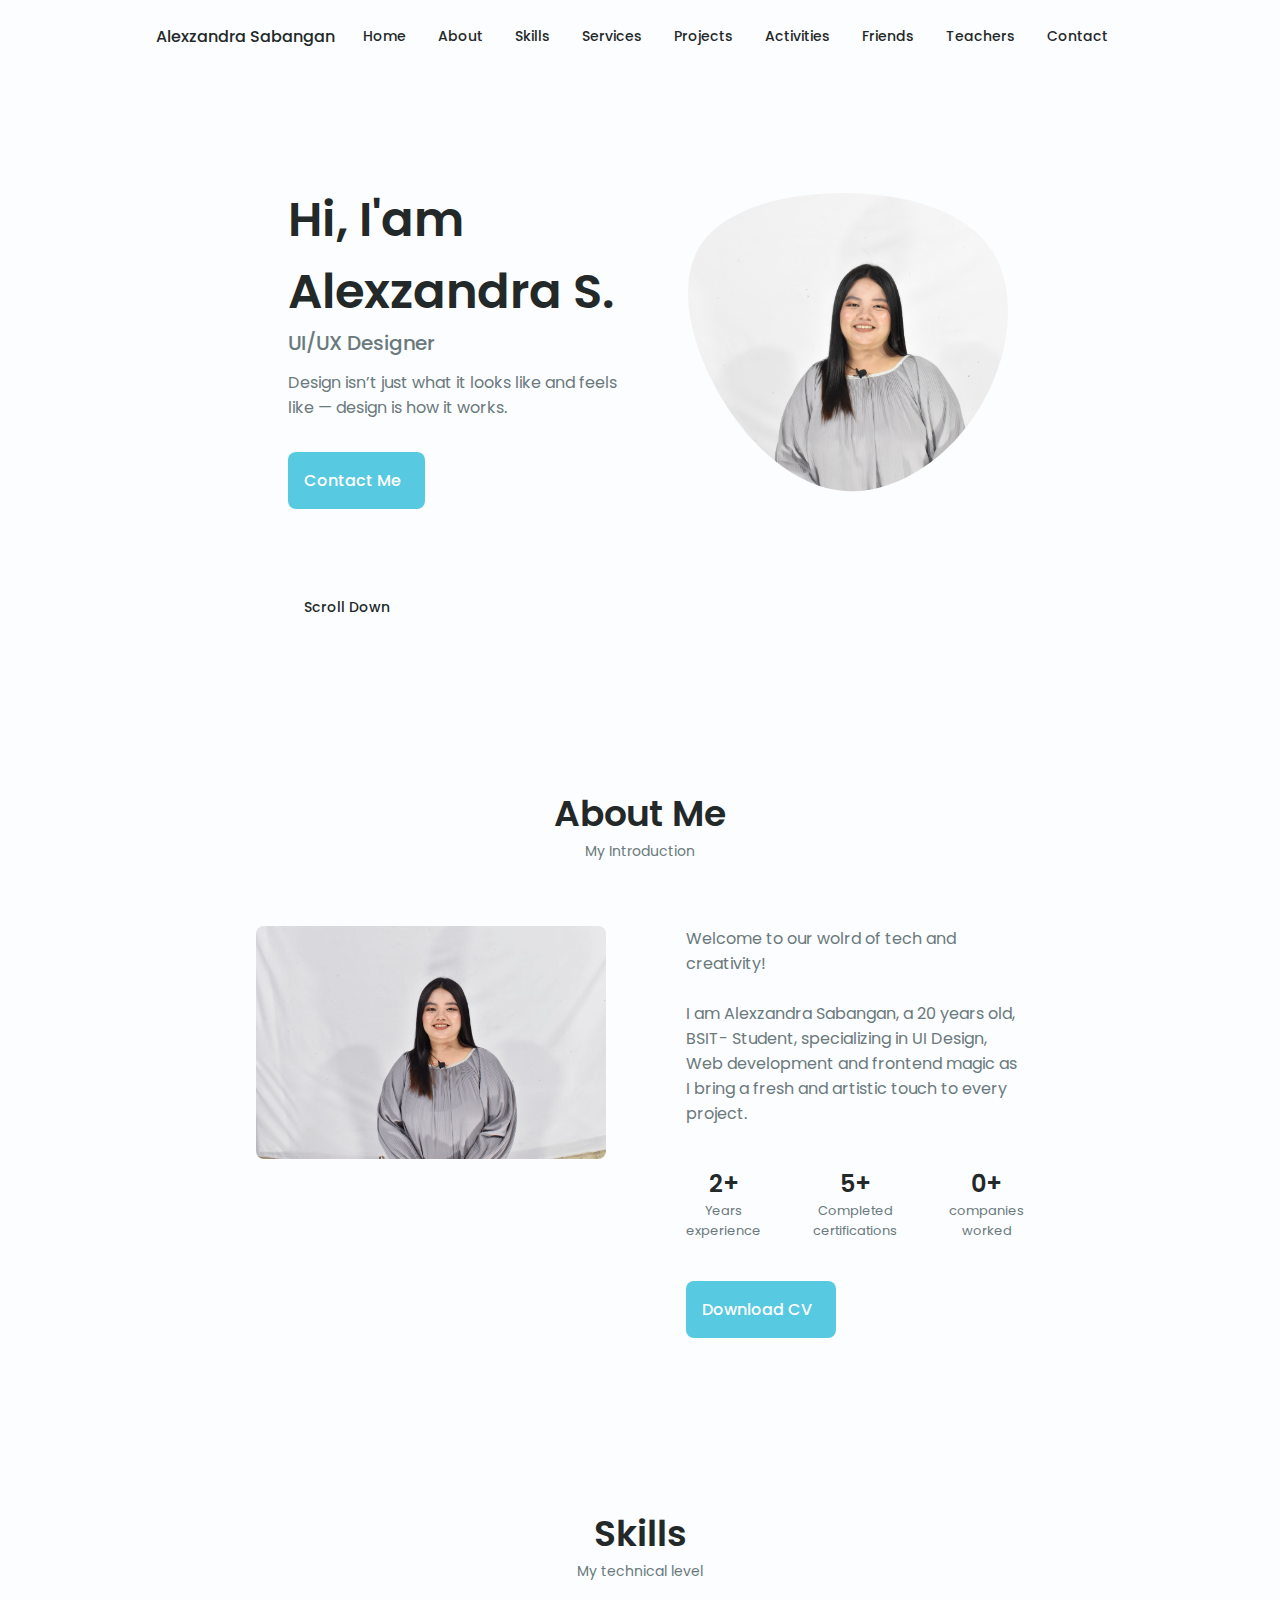
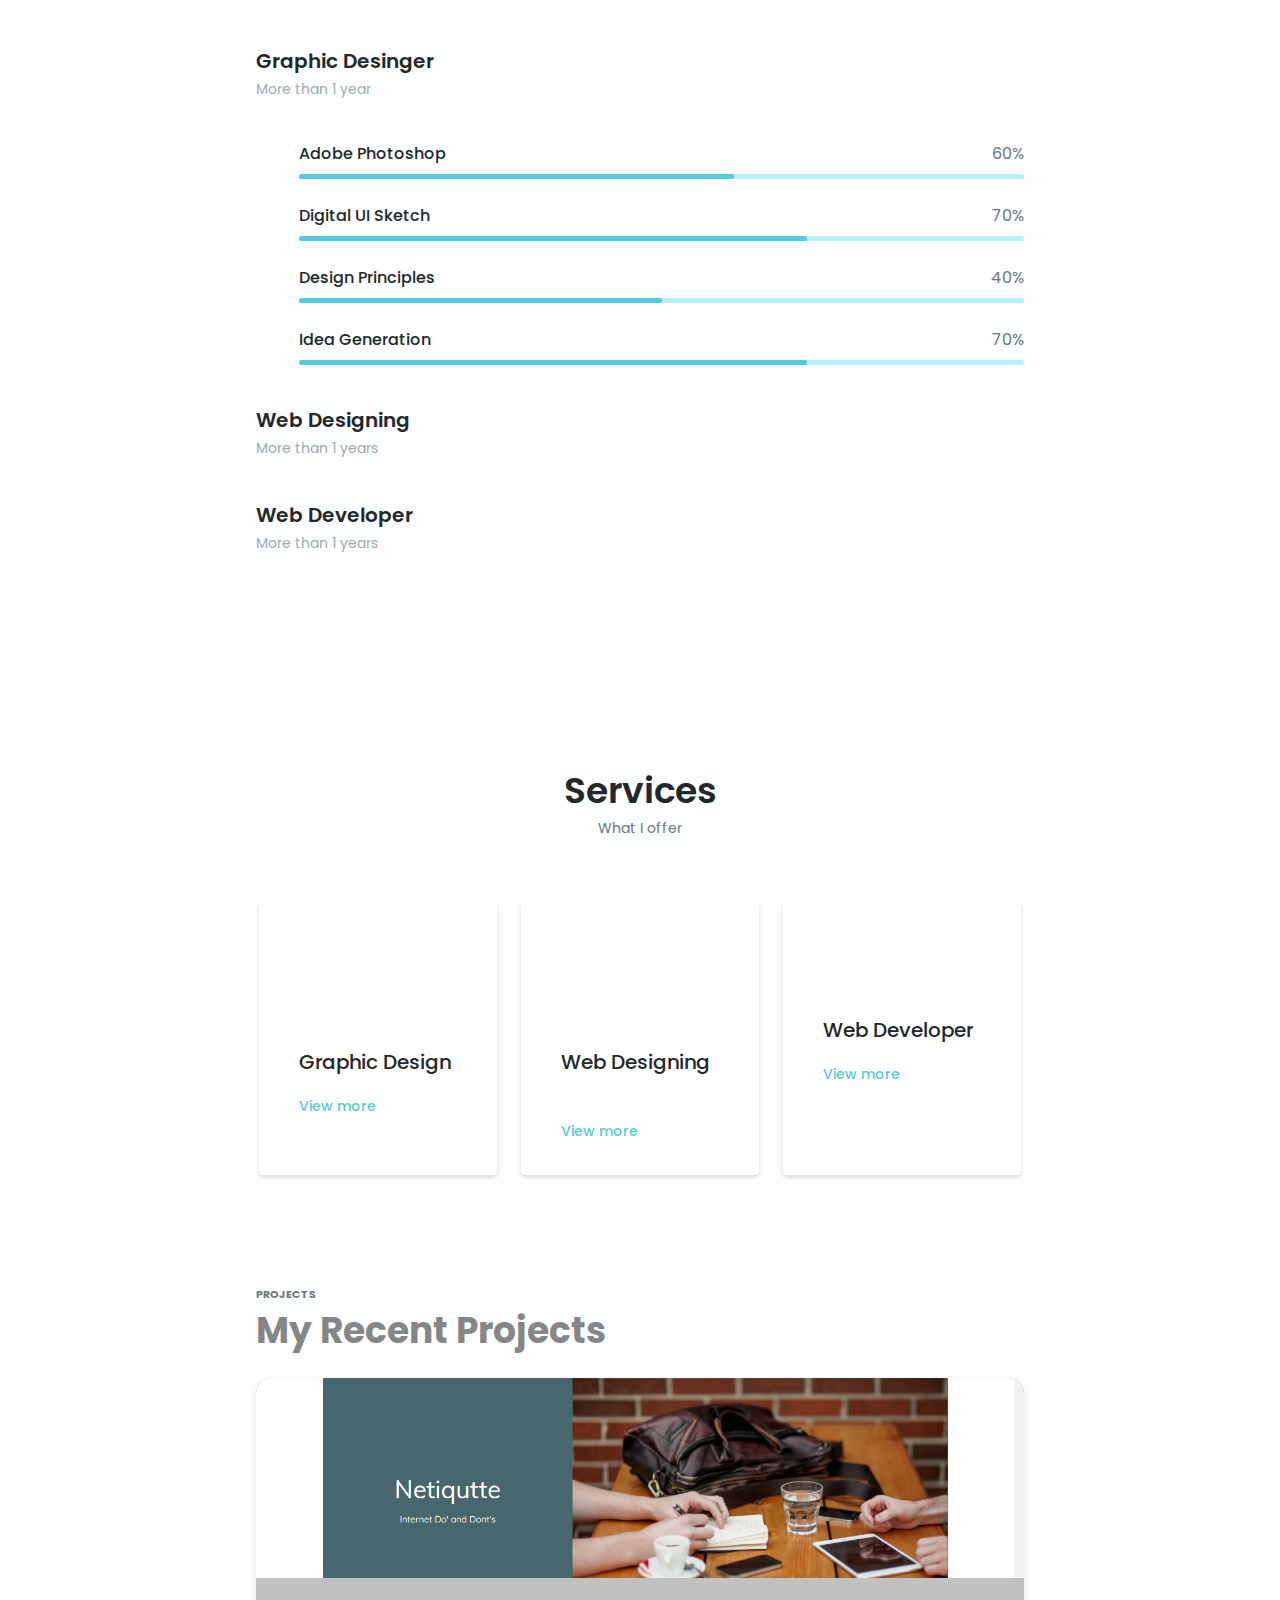
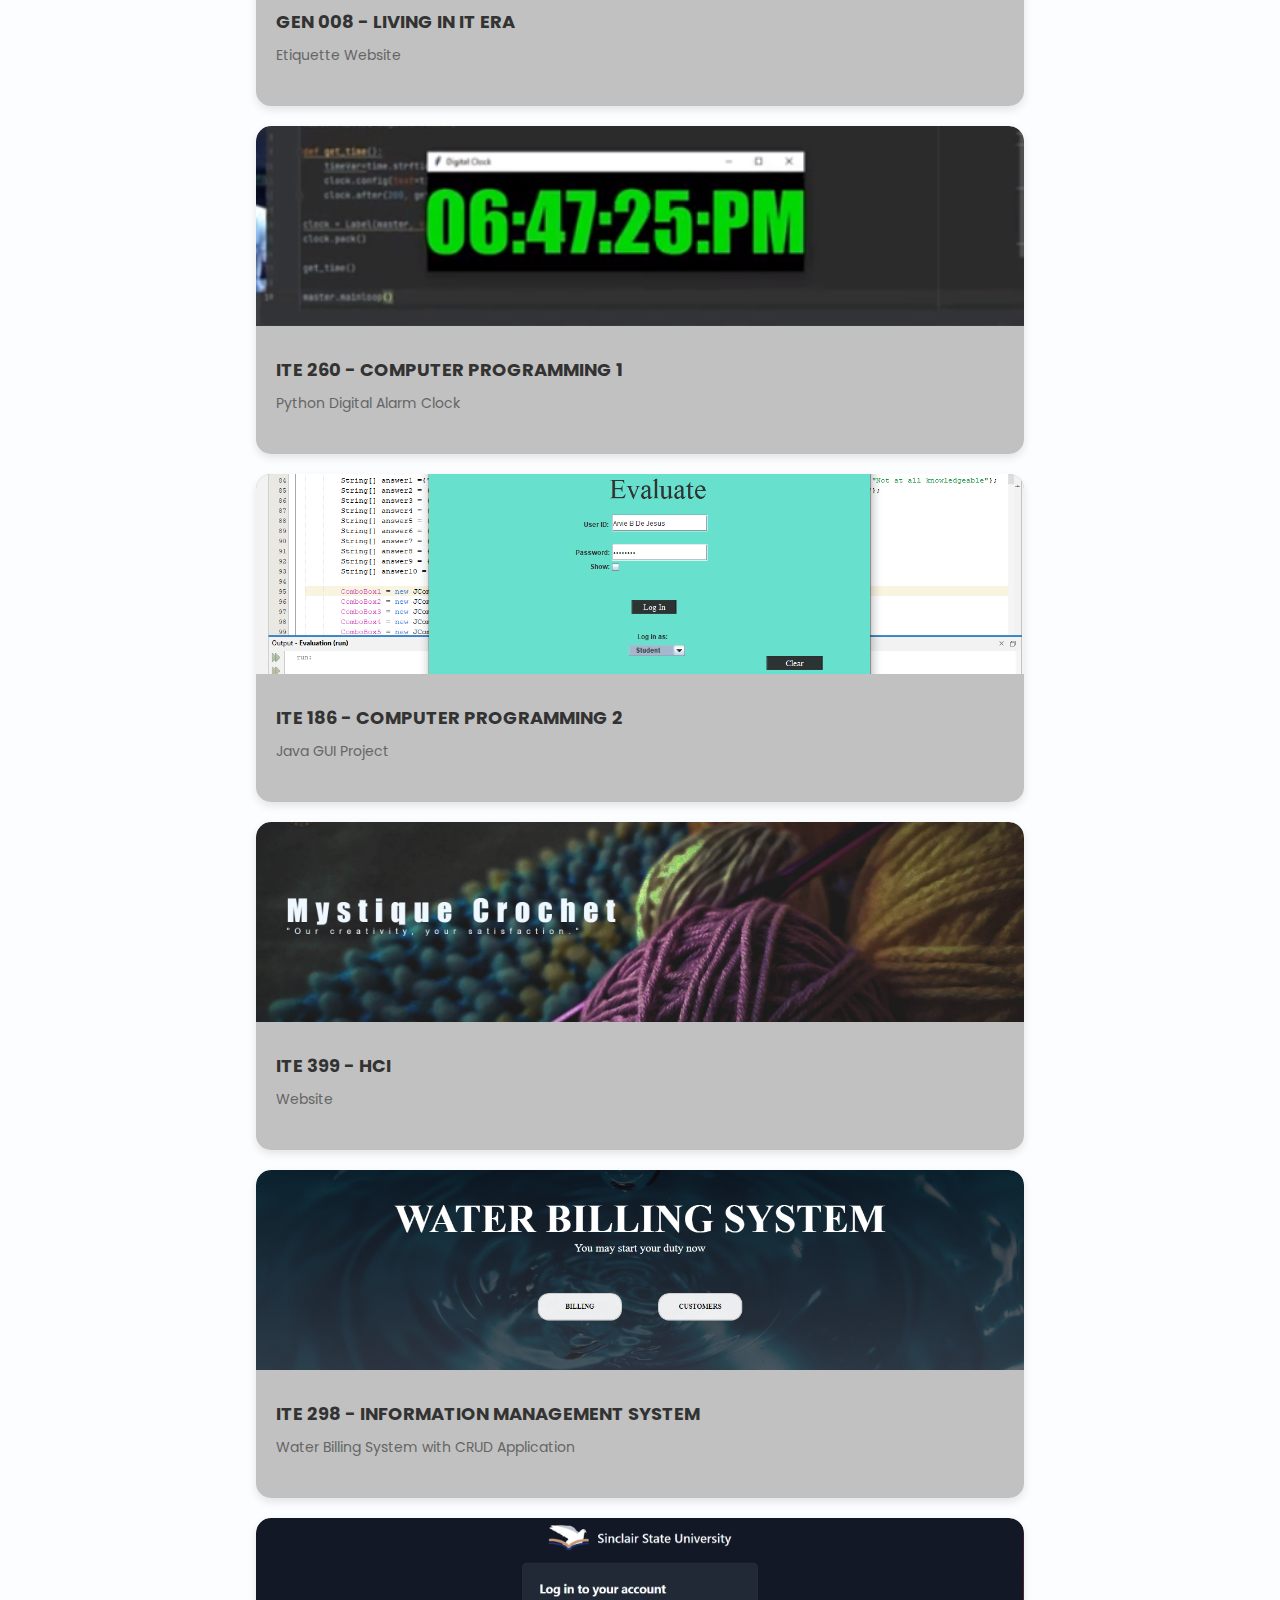
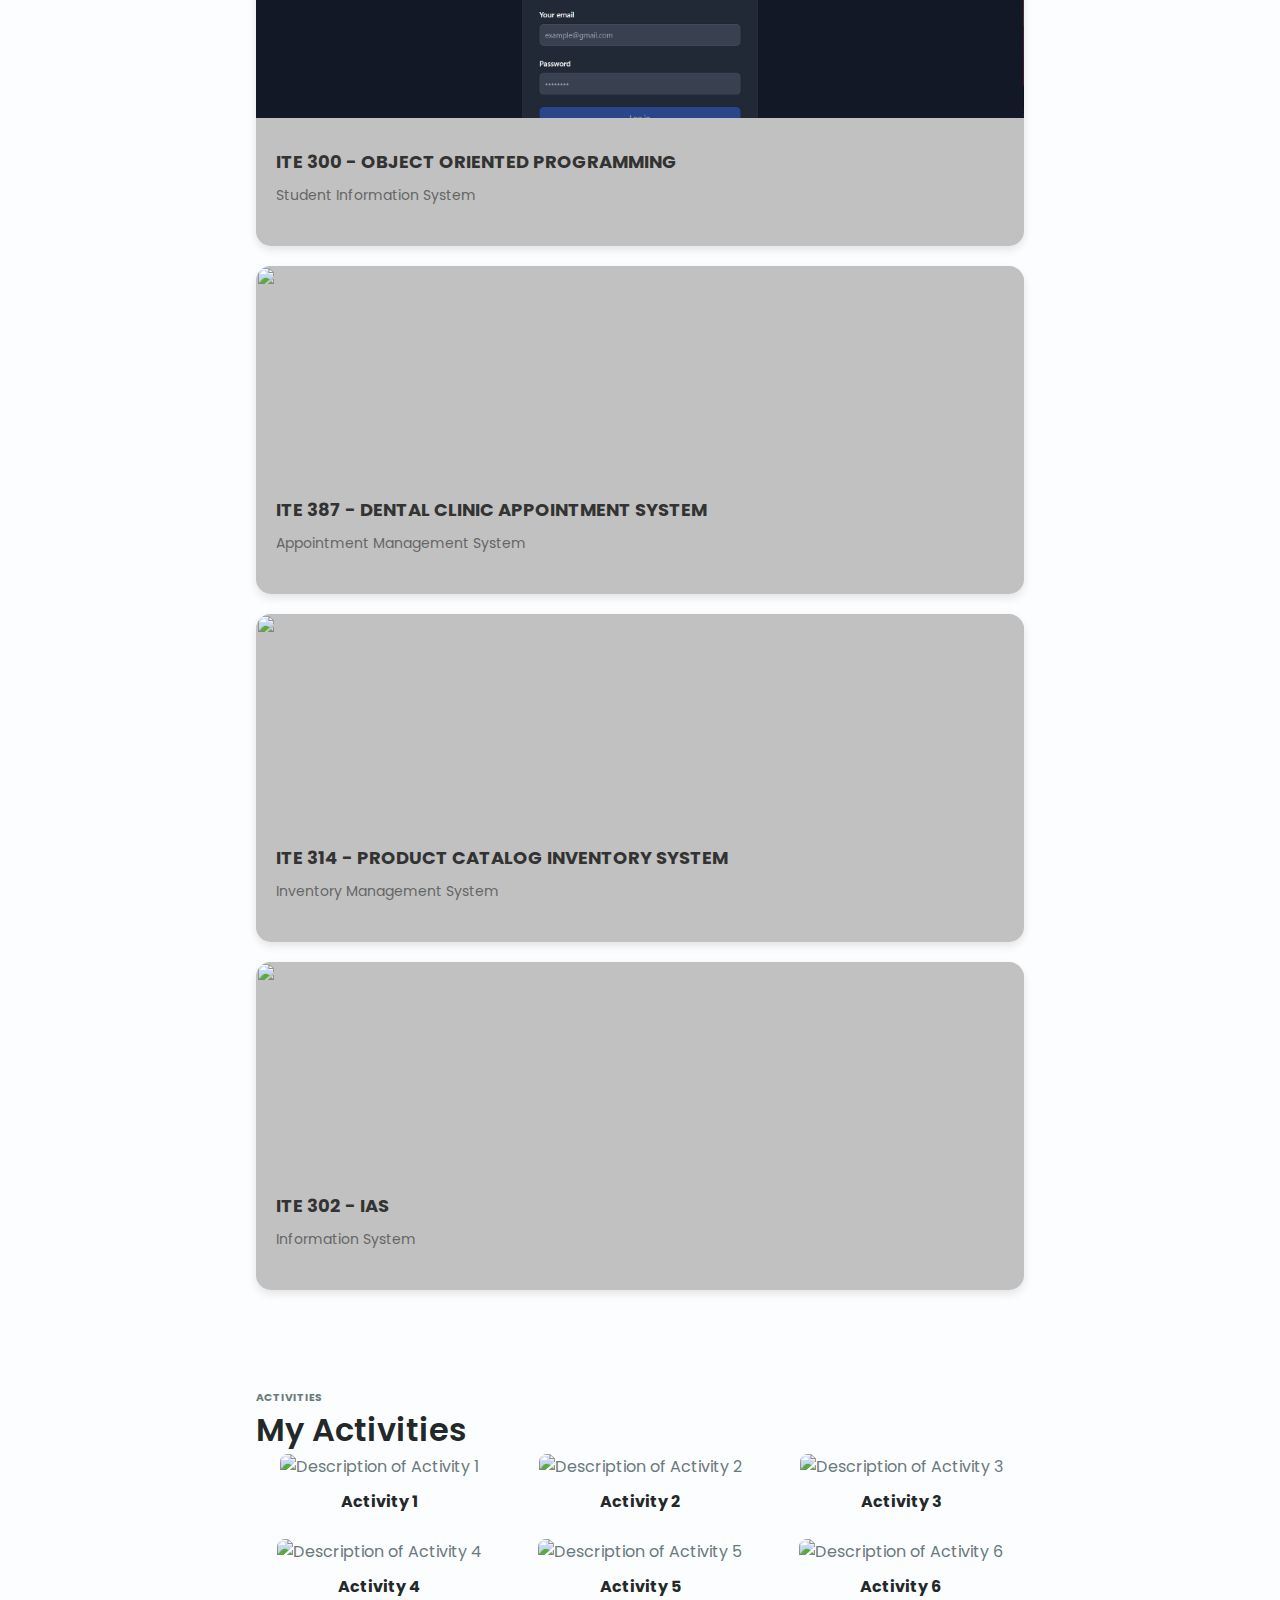
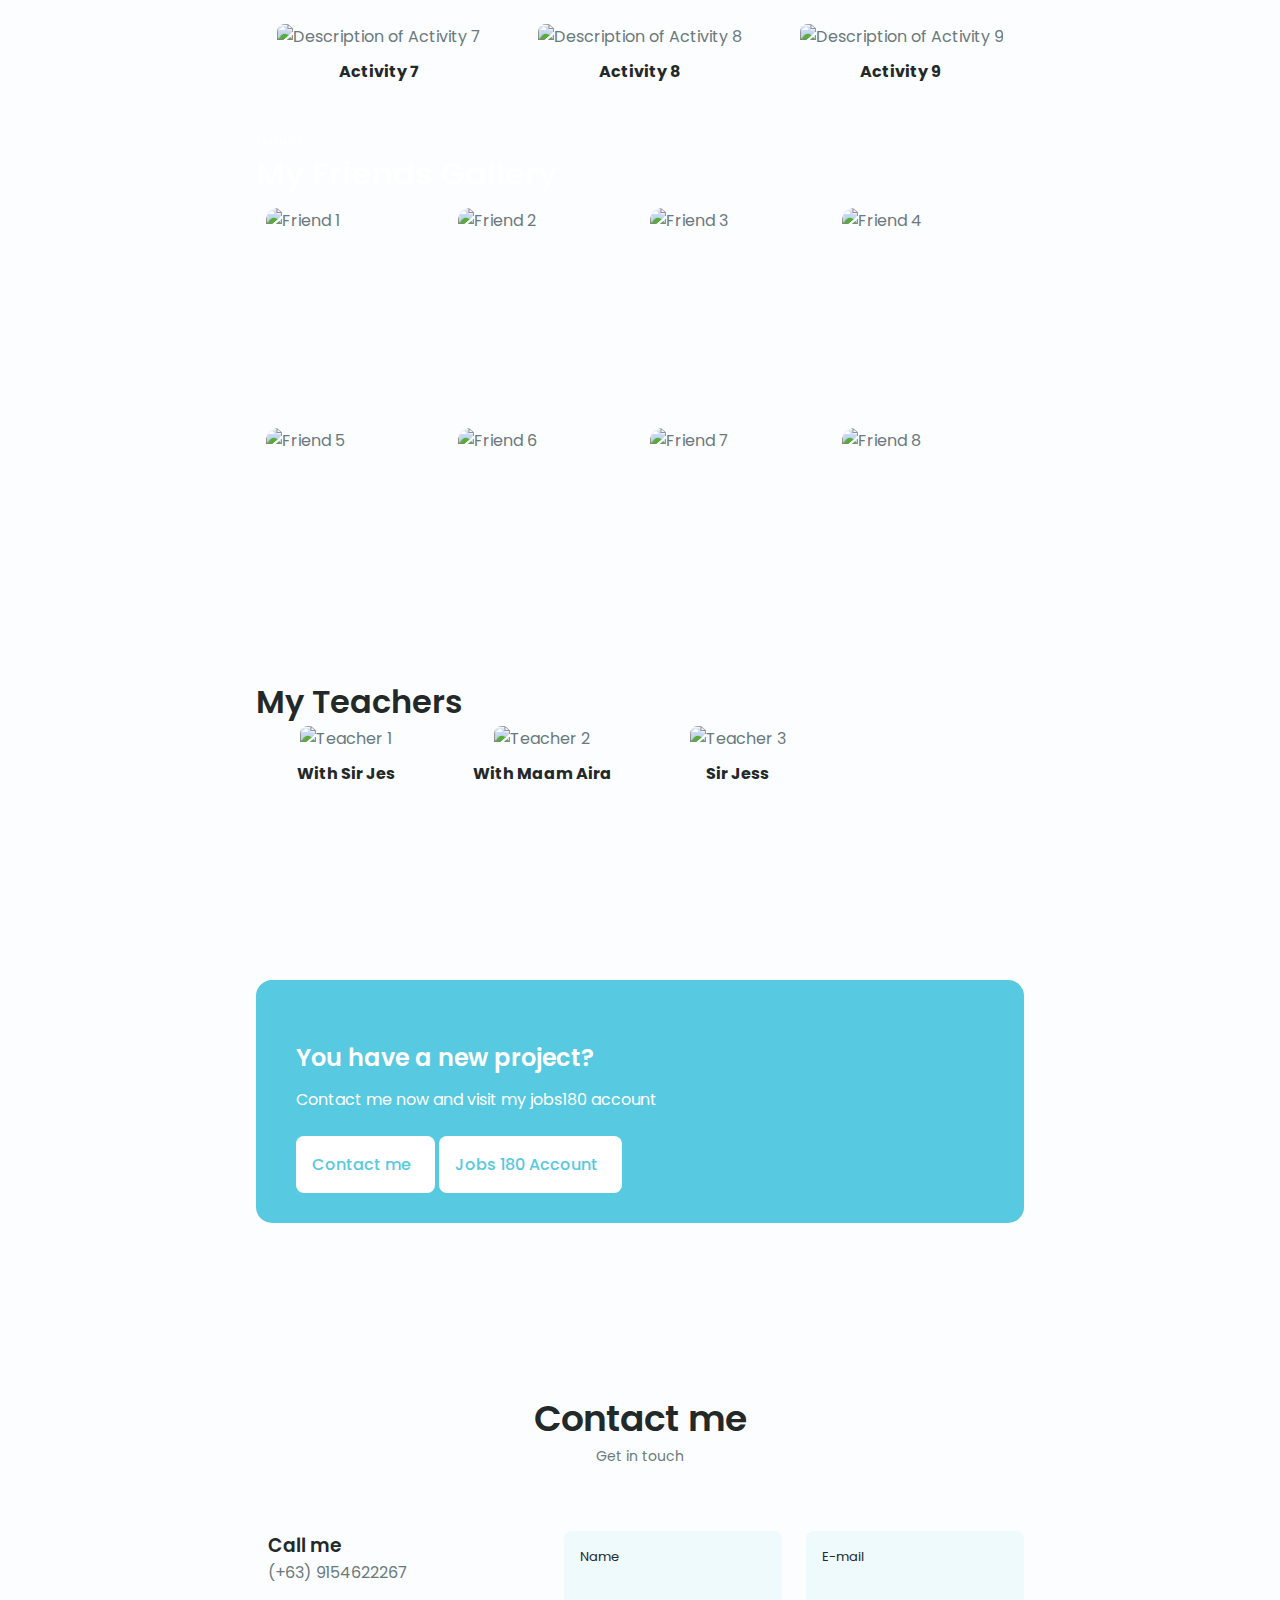
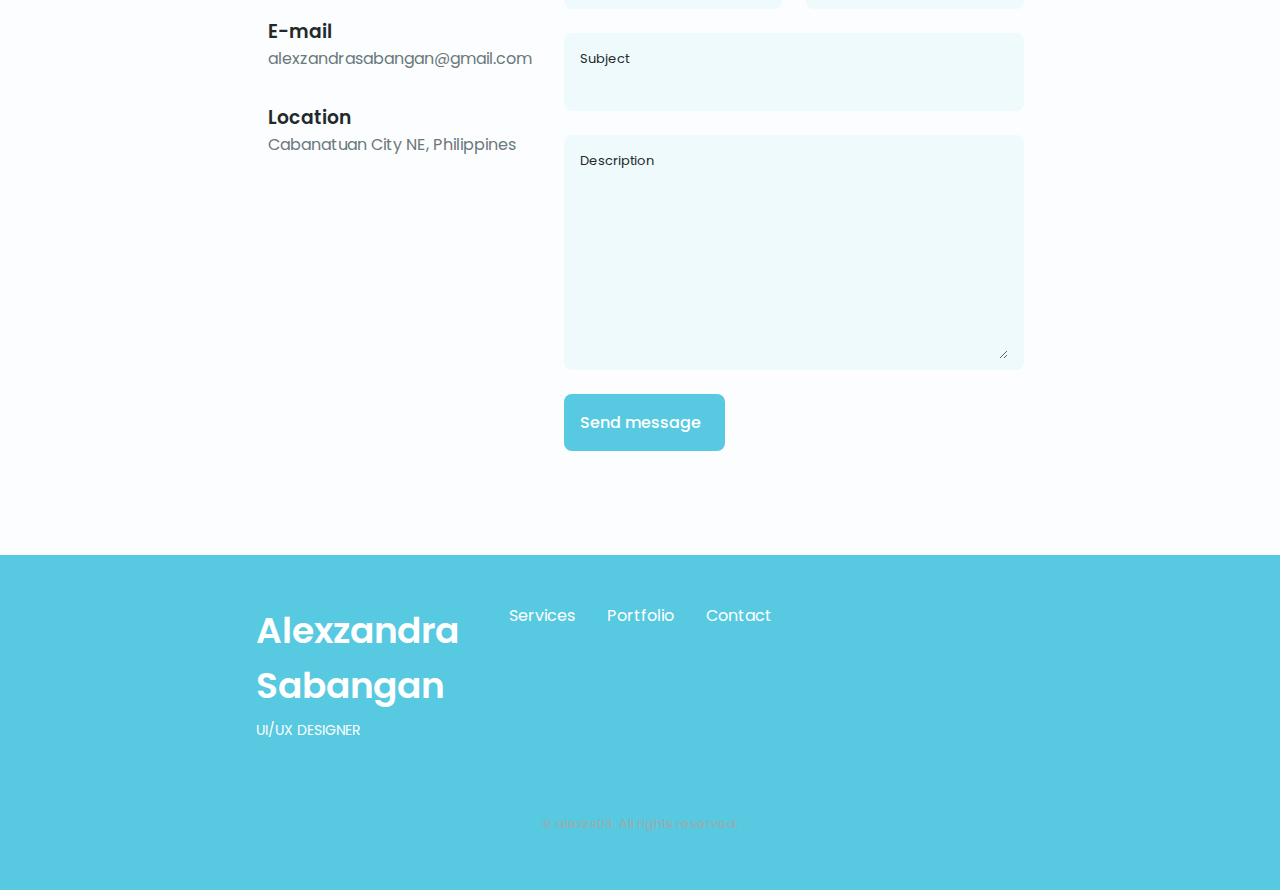
==== index.html @ 428211fa "Add files via upload" ====
<!DOCTYPE html>
    <html lang="en">
    <head>
        <meta charset="UTF-8">
        <meta name="viewport" content="width=device-width, initial-scale=1.0">

        <!--==================== UNICONS ====================-->
        <link rel="stylesheet" href="https://unicons.iconscout.com/release/v4.0.0/css/line.css">
        
        <!--==================== SWIPER CSS ====================-->
        <link rel="stylesheet" href="./packages/css/swiper-bundle.min.css">
        
        <!--==================== CSS ====================-->
        <link rel="stylesheet" href="./packages/css/styles.css">

        <title>Alexzandra</title>
    </head>
    <body>
        <!--==================== HEADER ====================-->
        <header class="header" id="header">
            <nav class="nav container">
                <a href="#" class="nav__logo">Alexzandra Sabangan</a>
                <div class="nav__menu" id="nav-menu">
                    <ul class="nav__list grid">
                        <li class="nav__item">
                            <a href="#home" class="nav__link">
                                <i class="uil uil-estate nav__icon"></i>Home
                            </a>
                        </li>
                        <li class="nav__item">
                            <a href="#about" class="nav__link">
                                <i class="uil uil-user nav__icon"></i>About
                            </a>
                        </li>
                        <li class="nav__item">
                            <a href="#skills" class="nav__link">
                                <i class="uil uil-file-alt nav__icon"></i>Skills
                            </a>
                        </li>
                        <li class="nav__item">
                            <a href="#services" class="nav__link">
                                <i class="uil uil-briefcase-alt nav__icon"></i>Services
                            </a>
                        </li>
                        <li class="nav__item">
                            <a href="#work" class="nav__link">
                                <i class="uil uil-scenery nav__icon"></i>Projects
                            </a>
                        </li>
                        <li class="nav__item">
                            <a href="#activities" class="nav__link"> <!-- Added Activities link -->
                                <i class="uil uil-list nav__icon"></i>Activities
                            </a>
                        </li>
                        <li class="nav__item">
                            <a href="#friends-gallery" class="nav__link"> <!-- Added Friends link -->
                                <i class="uil uil-users nav__icon"></i>Friends
                            </a>
                        </li>
                        <li class="nav__item">
                            <a href="#teachers" class="nav__link"> <!-- Added Teachers link -->
                                <i class="uil uil-user nav__icon"></i>Teachers
                            </a>
                        </li>
                        <li class="nav__item">
                            <a href="#contact" class="nav__link">
                                <i class="uil uil-message nav__icon"></i>Contact
                            </a>
                        </li>
                    </ul>
                    <i class="uil uil-times nav__close" id="nav-close"></i>
                </div>
                <div class="nav__btns">
                    <!-- Theme change button -->
                    <i class="uil uil-moon change-theme" id="theme-button"></i>
        
                    <div class="nav__toggle" id="nav-toggle">
                        <i class="uil uil-apps"></i>
                    </div>
                </div>
            </nav>
        </header>
        
        

        <!--==================== MAIN ====================-->
        <main class="main">
            <!--==================== HOME ====================-->
            <section class="home section" id="home">
                <div class="home__container container grid">
                    <div class="home__content grid">
                        <div class="home__social">
                            <a href="https://www.linkedin.com/in/alexzandra-sabangan-aab6852a3/" target="_blank" class="home__social-icon">
                                <i class="uil uil-linkedin-alt"></i>
                            </a>
                            <a href="https://twitter.com/Alexzandra23212" target="_blank" class="home__social-icon">
                                <i class="uil uil-twitter-alt"></i>
                            </a>
                            <a href="https://github.com/itsmeyourdev" target="_blank" class="home__social-icon">
                                <i class="uil uil-github-alt"></i>
                            </a>
                        </div>

                        <div class="home__img">
                            <svg class="home__blob" viewBox="0 0 200 187" xmlns="http://www.w3.org/2000/svg" xmlns:xlink="http://www.w3.org/1999/xlink">
                                <mask id="mask0" mask-type="alpha">
                                    <path d="M190.312 36.4879C206.582 62.1187 201.309 102.826 182.328 134.186C163.346 165.547 
                                    130.807 187.559 100.226 186.353C69.6454 185.297 41.0228 161.023 21.7403 129.362C2.45775 
                                    97.8511 -7.48481 59.1033 6.67581 34.5279C20.9871 10.1032 59.7028 -0.149132 97.9666 
                                    0.00163737C136.23 0.303176 174.193 10.857 190.312 36.4879Z"/>
                                </mask>
                                <g mask="url(#mask0)">
                                    <path d="M190.312 36.4879C206.582 62.1187 201.309 102.826 182.328 134.186C163.346 
                                    165.547 130.807 187.559 100.226 186.353C69.6454 185.297 41.0228 161.023 21.7403 
                                    129.362C2.45775 97.8511 -7.48481 59.1033 6.67581 34.5279C20.9871 10.1032 59.7028 
                                    -0.149132 97.9666 0.00163737C136.23 0.303176 174.193 10.857 190.312 36.4879Z"/>
                                    <image class="home__blob-img" x="" xlink:href="packages/images/profilepic1.JPG"/>
                                </g>
                            </svg>
                        </div>

                        <div class="home__data">
                            <h1 class="home__title">Hi, I'am Alexzandra S.</h1>
                            <h3 class="home__subtitle">UI/UX Designer</h3>
                            <p class="home__description">Design isn’t just what it looks like and feels like — design is how it works.</p>
                            <a href="#contact" class="button button--flex home__button">
                                Contact Me<i class="uil uil-message button__icon"></i>
                            </a>
                        </div>
                    </div>

                    <div class="home__scroll">
                        <a href="#about" class="home__scroll-button button--flex">
                            <i class="uil uil-mouse-alt home__scroll-mouse"></i>
                            <span class="home__scroll-name">Scroll Down</span>
                            <i class="uil uil-arrow-down home__scroll-arrow"></i>
                        </a>
                    </div>
                </div>
            </section>

            <!--==================== ABOUT ====================-->
            <section class="about section" id="about">
                <h2 class="section__title">About Me</h2>
                <span class="section__subtitle">My Introduction</span>

                <div class="about__container container grid">
                    <img src="packages/images/pras-2.jpeg" alt="" class="about__img">
                    <div class="about__data">
                        <p class="about__description">
                            Welcome to our wolrd of tech and creativity!<BR><br>
                                I am Alexzandra Sabangan, a 20 years old, BSIT- Student, specializing in UI Design, Web development and frontend magic as I bring a fresh and artistic touch to every project.
                        </p>
                        <div class="about__info">
                            <div>
                                <span class="about__info-title">2+</span>
                                <span class="about__info-name">Years <br> experience</span>
                            </div>
                            <div>
                                <span class="about__info-title">5+</span>
                                <span class="about__info-name">Completed <br> certifications</span>
                            </div>
                            <div>
                                <span class="about__info-title">0+</span>
                                <span class="about__info-name">companies<br>worked</span>
                            </div>
                        </div>

                        <div class="about__buttons">
                            <a download="" href="packages/pdf/" class="button button--flex">
                                Download CV<i class="uil uil-download-alt button__icon"></i>
                            </a>
                        </div>
                    </div>
                </div>
            </section>

            <!--==================== SKILLS ====================-->
            <section class="skills section" id="skills">
                <h2 class="section__title">Skills</h2>
                <span class="section__subtitle">My technical level</span>

                <div class="skills__container container grid">
                    <div>
                         <!--==================== SKILL-1 ====================-->
                       

                               <div class="skills__content skills__open">
                                <div class="skills__header">
                                  
                                    <div>
                                        <h1 class="skills__title">Graphic Desinger</h1>
                                        <span class="skills__subtitle">More than 1 year</span>
                                    </div>
                              
                      
                            

                               <i class="uil uil-angle-down skills__arrow"></i>
                            </div>
                            <div class="skills__list grid">
                                <div class="skills__data">
                                    <div class="skills__titles">
                                        <h3 class="skills__name">Adobe Photoshop</h3>
                                        <span class="skills__number">60%</span>
                                    </div>
                                    <div class="skills__bar">
                                        <span class="skills__percentage skills__python"></span>
                                    </div>
                                </div>
                               <div class="skills__data">
                                   <div class="skills__titles">
                                       <h3 class="skills__name">Digital UI Sketch</h3>
                                       <span class="skills__number">70%</span>
                                   </div>
                                   <div class="skills__bar">
                                       <span class="skills__percentage skills__tab"></span>
                                   </div>
                               </div>
                               <div class="skills__data">
                                   <div class="skills__titles">
                                       <h3 class="skills__name">Design Principles</h3>
                                       <span class="skills__number">40%</span>
                                   </div>
                                   <div class="skills__bar">
                                       <span class="skills__percentage skills__sql"></span>
                                   </div>
                               </div>
                               <div class="skills__data">
                                   <div class="skills__titles">
                                       <h3 class="skills__name">Idea Generation</h3>
                                       <span class="skills__number">70%</span>
                                   </div>
                                   <div class="skills__bar">
                                       <span class="skills__percentage skills__google"></span>
                                   </div>
                               </div>
                            </div>
                        </div>
                         <!--==================== SKILLS 2 ====================-->
                        <div class="skills__content skills__close">
                            <div class="skills__header">
                            
                               <div>
                                   <h1 class="skills__title">Web Designing</h1>
                                   <span class="skills__subtitle">More than 1 years</span>
                               </div>

                               <i class="uil uil-angle-down skills__arrow"></i>
                            </div>
                            <div class="skills__list grid">
                                <div class="skills__data">
                                    <div class="skills__titles">
                                        <h3 class="skills__name">Design Web </h3>
                                        <span class="skills__number">80%</span>
                                    </div>
                                    <div class="skills__bar">
                                        <span class="skills__percentage skills__bank"></span>
                                    </div>
                               </div>
                               <div class="skills__data">
                                   <div class="skills__titles">
                                       <h3 class="skills__name">Project Management and Communication</h3>
                                       <span class="skills__number">80%</span>
                                   </div>
                                   <div class="skills__bar">
                                       <span class="skills__percentage skills__counter"></span>
                                   </div>
                               </div>
                               <div class="skills__data">
                                    <div class="skills__titles">
                                      <h3 class="skills__name">Visual Design Principles</h3>
                                      <span class="skills__number">40%</span>
                                    </div>
                                    <div class="skills__bar">
                                       <span class="skills__percentage skills__google"></span>
                                    </div>
                                </div>
                                <div class="skills__data">
                                   <div class="skills__titles">
                                       <h3 class="skills__name">Figma</h3>
                                       <span class="skills__number">90%</span>
                                   </div>
                                   <div class="skills__bar">
                                       <span class="skills__percentage skills__office"></span>
                                   </div>
                                </div>
                            </div>
                        </div>
                    </div>

                    <div>
                        <!--==================== SKILLS 3 ====================-->
                        <div class="skills__content skills__close">
                            <div class="skills__header">
                               
                               <div>
                                   <h1 class="skills__title">Web Developer</h1>
                                   <span class="skills__subtitle">More than 1 years</span>
                               </div>

                               <i class="uil uil-angle-down skills__arrow"></i>
                            </div>
                            <div class="skills__list grid">
                                <div class="skills__data">
                                    <div class="skills__titles">
                                        <h3 class="skills__name">HTML</h3>
                                        <span class="skills__number">90%</span>
                                    </div>
                                    <div class="skills__bar">
                                        <span class="skills__percentage skills__html"></span>
                                    </div>
                                </div>
                               <div class="skills__data">
                                   <div class="skills__titles">
                                       <h3 class="skills__name">CSS</h3>
                                       <span class="skills__number">80%</span>
                                   </div>
                                   <div class="skills__bar">
                                       <span class="skills__percentage skills__css"></span>
                                   </div>
                               </div>
                               <div class="skills__data">
                                   <div class="skills__titles">
                                       <h3 class="skills__name">JavaScript</h3>
                                       <span class="skills__number">60%</span>
                                   </div>
                                   <div class="skills__bar">
                                       <span class="skills__percentage skills__js"></span>
                                   </div>
                               </div>
                               <div class="skills__data">
                                   <div class="skills__titles">
                                       <h3 class="skills__name">PHP</h3>
                                       <span class="skills__number">70%</span>
                                   </div>
                                   <div class="skills__bar">
                                       <span class="skills__percentage skills__wordpress"></span>
                                   </div>
                               </div>
                           </div>
                       </div>
                    </div>
                </div>
            </section>

        <!--==================== SERVICES ====================-->
        <section class="services section" id="services">
            <h2 class="section__title">Services</h2>
            <span class="section__subtitle">What I offer</span>

            <div class="services__container container grid">
        <!--==================== SERVICES 1 ====================-->  
        <div class="services__content">
            <div>
                <i class="uil uil-analytics skills__icon"></i>
                <h3 class="services__title">Graphic Design<br></h3>
            </div>
            <span class="button button--flex button--small button--link services__button">
                View more
                <i class="uil uil-arrow-right button__icon"></i>
            </span>

            <div class="services__modal">
                <div class="services__modal-content">
                    <h4 class="services__modal-title">Graphic Designer <br></h4>
                    <i class="uil uil-times services__modal-close"></i>

                    <ul class="services__modal-services grid">
                        <li class="services__modal-service">
                            <i class="uil uil-check-circle services__modal-icon"></i>
                            <p>I sketch the structure.</p>
                        </li>

                        <li class="services__modal-service">
                            <i class="uil uil-check-circle services__modal-icon"></i>
                            <p>Wireframing UI/UX Design.</p>
                        </li>

                        <li class="services__modal-service">
                            <i class="uil uil-check-circle services__modal-icon"></i>
                            <p>Protyping the Design</p>.</p>
                        </li>

                        <li class="services__modal-service">
                            <i class="uil uil-check-circle services__modal-icon"></i>
                            <p>Visualizing structure, sketch and preparing for more design and structure.</p>
                        </li>
                    </ul>
                </div>
            </div>
        </div>  
        
        <!--==================== SERVICES 2 ====================--> 
        <div class="services__content">
            <div>
                <i class="uil uil-money-bill skills__icon"></i>
                <h3 class="services__title">Web Designing</h3><br> </h3>
            </div>
            <span class="button button--flex button--small button--link services__button">
                View more
                <i class="uil uil-arrow-right button__icon"></i>
            </span>

            <div class="services__modal">
                <div class="services__modal-content">
                    <h4 class="services__modal-title">Web Designing<br></h4>
                    <i class="uil uil-times services__modal-close"></i>

                    <ul class="services__modal-services grid">
                        <li class="services__modal-service">
                            <i class="uil uil-check-circle services__modal-icon"></i>
                            <p>Desinging Webpage </p>
                        </li>

                        <li class="services__modal-service">
                            <i class="uil uil-check-circle services__modal-icon"></i>
                            <p>Maintaining a modern and simple and clean Design</p>
                        </li>

                        <li class="services__modal-service">
                            <i class="uil uil-check-circle services__modal-icon"></i>
                            <p>Refer for the quality assurance or web tester </p>
                        </li>

                        <li class="services__modal-service">
                            <i class="uil uil-check-circle services__modal-icon"></i>
                            <p>Systematically applying statistical and logical techniques.</p>
                        </li>
                    </ul>
                </div>
            </div>
        </div>  
       
        <!--==================== SERVICES 3 ====================-->
        <div class="services__content">
            <div>
                <i class="uil uil-arrow services__icon"></i>
                <h3 class="services__title">Web Developer<br></h3>
            </div>
            <span class="button button--flex button--small button--link services__button">
                View more
                <i class="uil uil-arrow-right button__icon"></i>
            </span>

            <div class="services__modal">
                <div class="services__modal-content">
                    <h4 class="services__modal-title">Web  Developer<br></h4>
                    <i class="uil uil-times services__modal-close"></i>

                    <ul class="services__modal-services grid">
                        <li class="services__modal-service">
                            <i class="uil uil-check-circle services__modal-icon"></i>
                            <p>I develop the user interface.</p>
                        </li>

                        <li class="services__modal-service">
                            <i class="uil uil-check-circle services__modal-icon"></i>
                            <p>Webpage development.</p>
                        </li>

                        <li class="services__modal-service">
                            <i class="uil uil-check-circle services__modal-icon"></i>
                            <p>I create Ux element interactions.</p>
                        </li>

                        <li class="services__modal-service">
                            <i class="uil uil-check-circle services__modal-icon"></i>
                            <p>Well trained in figma.</p>
                        </li>
                    </ul>
                </div>
            </div>
        </div> 
  
       
        </div>
        </section>
       <!-- WORK -->
       <section id="work" class="px-lg-5">
        <div class="container gy-4">
            <div class="row p-4">
                <div class="col-md-8" data-aos="fade-up">
                    <h6>PROJECTS</h6>
                    <h1>My Recent Projects</h1>
                </div>
            </div>
    
            <div class="row gy-4">
                <!-- Row 1 -->
                <div class="col-md-6 col-lg-4" data-aos="fade-up">
                    <div class="card rounded-4 bg-base shadow-effect">
                        <div class="img rounded-4">
                            <img src="./packages/images/project/1st year/gen008/web1.png" class="rounded-4 img-fluid" />
                        </div>
                        <div class="card-content p-3">
                            <h4>GEN 008 - LIVING IN IT ERA</h4>
                            <p class="text-white">Etiquette Website</p>
                        </div>
                    </div>
                </div>
    
                <div class="col-md-6 col-lg-4" data-aos="fade-up" data-aos-delay="600">
                    <div class="card rounded-4 bg-base shadow-effect">
                        <div class="img rounded-4">
                            <img src="./packages/images/project/1st year/ite260/ite2601.PNG" class="rounded-4 img-fluid" />
                        </div>
                        <div class="card-content p-3">
                            <h4>ITE 260 - COMPUTER PROGRAMMING 1</h4>
                            <p class="text-white">Python Digital Alarm Clock</p>
                        </div>
                    </div>
                </div>
    
                <div class="col-md-6 col-lg-4" data-aos="fade-up">
                    <div class="card rounded-4 bg-base shadow-effect">
                        <div class="img rounded-4">
                            <img src="./packages/images/project/1st year/ite186/java1.png" class="rounded-4 img-fluid" />
                        </div>
                        <div class="card-content p-3">
                            <h4>ITE 186 - COMPUTER PROGRAMMING 2</h4>
                            <p class="text-white">Java GUI Project</p>
                        </div>
                    </div>
                </div>
    
                <!-- Row 2 -->
                <div class="col-md-6 col-lg-4" data-aos="fade-up" data-aos-delay="600">
                    <div class="card rounded-4 bg-base shadow-effect">
                        <div class="img rounded-4">
                            <img src="./packages/images/project/1st year/ite399/ite3991.png" class="rounded-4 img-fluid" />
                        </div>
                        <div class="card-content p-3">
                            <h4>ITE 399 - HCI</h4>
                            <p class="text-white">Website</p>
                        </div>
                    </div>
                </div>
    
                <div class="col-md-6 col-lg-4" data-aos="fade-up">
                    <div class="card rounded-4 bg-base shadow-effect">
                        <div class="img rounded-4">
                            <img src="./packages/images/project/2nd year/ite298/ite2981.PNG" class="rounded-4 img-fluid" />
                        </div>
                        <div class="card-content p-3">
                            <h4>ITE 298 - INFORMATION MANAGEMENT SYSTEM</h4>
                            <p class="text-white">Water Billing System with CRUD Application</p>
                        </div>
                    </div>
                </div>
    
                <div class="col-md-6 col-lg-4" data-aos="fade-up">
                    <div class="card rounded-4 bg-base shadow-effect">
                        <div class="img rounded-4">
                            <img src="./packages/images/project/2nd year/ite300/ite3001.png" class="rounded-4 img-fluid" />
                        </div>
                        <div class="card-content p-3">
                            <h4>ITE 300 - OBJECT ORIENTED PROGRAMMING</h4>
                            <p class="text-white">Student Information System</p>
                        </div>
                    </div>
                </div>
                
                <!-- Row 3 (New Projects) -->
                <div class="col-md-6 col-lg-4" data-aos="fade-up">
                    <div class="card rounded-4 bg-base shadow-effect">
                        <div class="img rounded-4">
                            <img src="./packages/images/project/3rd year/ite387.png" class="rounded-4 img-fluid" />
                        </div>
                        <div class="card-content p-3">
                            <h4>ITE 387 - DENTAL CLINIC APPOINTMENT SYSTEM</h4>
                            <p class="text-white">Appointment Management System</p>
                        </div>
                    </div>
                </div>
    
                <div class="col-md-6 col-lg-4" data-aos="fade-up" data-aos-delay="600">
                    <div class="card rounded-4 bg-base shadow-effect">
                        <div class="img rounded-4">
                            <img src="./packages/images/project/3rd year/ite314.png" class="rounded-4 img-fluid" />
                        </div>
                        <div class="card-content p-3">
                            <h4>ITE 314 - PRODUCT CATALOG INVENTORY SYSTEM</h4>
                            <p class="text-white">Inventory Management System</p>
                        </div>
                    </div>
                </div>
    
                <div class="col-md-6 col-lg-4" data-aos="fade-up">
                    <div class="card rounded-4 bg-base shadow-effect">
                        <div class="img rounded-4">
                            <img src="./packages/images/project/3rd year/ite302.png" class="rounded-4 img-fluid" />
                        </div>
                        <div class="card-content p-3">
                            <h4>ITE 302 - IAS</h4>
                            <p class="text-white">Information System</p>
                        </div>
                    </div>
                </div>
            </div>
        </div>
    </section>
    
    <style>
        /* Custom styles for the collage effect */
        #work {
            padding: 40px 0; /* Add some vertical padding */
        }
    
        .bg-base {
            background-color: #c1c1c1; /* Adjust background color if needed */
        }
    
        .text-white {
            color: white; /* Ensure text is white */
        }
    
        .card {
            overflow: hidden; /* Hide overflow to maintain rounded corners */
            position: relative; /* Position for absolute elements */
        }
    
        .card .img {
            height: 200px; /* Set a fixed height for images */
            overflow: hidden; /* Hide overflow to maintain collage look */
        }
    
        .card img {
            width: 100%; /* Make images responsive */
            height: 100%; /* Use height 100% for collage effect */
            object-fit: cover; /* Cover the card area */
            transition: transform 0.3s; /* Add a transition effect on hover */
        }
    
        .card:hover img {
            transform: scale(1.1); /* Scale up image on hover for effect */
        }
    </style>
    

      <!-- //WORK -->

      <!--ACTIVITY-->

      <section id="activities" class="px-lg-5">
        <div class="container gy-4">
            <div class="row p-4">
                <div class="col-md-8" data-aos="fade-up">
                    <h6 class="text-primary">ACTIVITIES</h6>
                    <h1>My Activities</h1>
                </div>
            </div>
    
            <div class="activity-collage">
                <!-- Activity 1 -->
                <div class="activity-item" data-aos="fade-up">
                    <img src="./packages/images/activities/activity1.png" alt="Description of Activity 1" class="img-fluid" />
                    <h4 class="text-dark">Activity 1</h4>
                </div>
    
                <!-- Activity 2 -->
                <div class="activity-item" data-aos="fade-up">
                    <img src="./packages/images/activities/activity2.png" alt="Description of Activity 2" class="img-fluid" />
                    <h4 class="text-dark">Activity 2</h4>
                </div>
    
                <!-- Activity 3 -->
                <div class="activity-item" data-aos="fade-up">
                    <img src="./packages/images/activities/activity3.png" alt="Description of Activity 3" class="img-fluid" />
                    <h4 class="text-dark">Activity 3</h4>
                </div>
    
                <!-- Activity 4 -->
                <div class="activity-item" data-aos="fade-up">
                    <img src="./packages/images/activities/activity4.png" alt="Description of Activity 4" class="img-fluid" />
                    <h4 class="text-dark">Activity 4</h4>
                </div>
    
                <!-- Activity 5 -->
                <div class="activity-item" data-aos="fade-up">
                    <img src="./packages/images/activities/activity5.jpg" alt="Description of Activity 5" class="img-fluid" />
                    <h4 class="text-dark">Activity 5</h4>
                </div>
    
                <!-- Activity 6 -->
                <div class="activity-item" data-aos="fade-up">
                    <img src="./packages/images/activities/activity6.jpg" alt="Description of Activity 6" class="img-fluid" />
                    <h4 class="text-dark">Activity 6</h4>
                </div>
    
                <!-- Activity 7 -->
                <div class="activity-item" data-aos="fade-up">
                    <img src="./packages/images/activities/activity7.jpg" alt="Description of Activity 7" class="img-fluid" />
                    <h4 class="text-dark">Activity 7</h4>
                </div>
    
                <!-- Activity 8 -->
                <div class="activity-item" data-aos="fade-up">
                    <img src="./packages/images/activities/activity8.jpg" alt="Description of Activity 8" class="img-fluid" />
                    <h4 class="text-dark">Activity 8</h4>
                </div>
    
                <!-- Activity 9 -->
                <div class="activity-item" data-aos="fade-up">
                    <img src="./packages/images/activities/activity9.jpg" alt="Description of Activity 9" class="img-fluid" />
                    <h4 class="text-dark">Activity 9</h4>
                </div>
            </div>
        </div>
    </section>
    
    <style>
        /* Custom styles for the activities collage */
        #activities {
            padding: 40px 0; /* Add some vertical padding */
        }
    
        .activity-collage {
            display: grid; /* Use grid layout */
            grid-template-columns: repeat(auto-fill, minmax(200px, 1fr)); /* Responsive columns */
            gap: 15px; /* Space between items */
            position: relative; /* Relative positioning for overlapping effects */
        }
    
        .activity-item {
            position: relative; /* Position for absolute elements */
            overflow: hidden; /* Hide overflow to maintain collage look */
            border-radius: 8px; /* Rounded corners for images */
            text-align: center; /* Center text alignment */
            transition: transform 0.3s, box-shadow 0.3s; /* Add a transition effect on hover */
        }
    
        .activity-item img {
            width: 100%; /* Make images responsive */
            height: 200px; /* Fixed height to maintain consistency */
            object-fit: cover; /* Ensure images cover the entire area */
            border-radius: 8px; /* Rounded corners for images */
        }
    
        .activity-item:hover {
            transform: scale(1.05); /* Scale up item slightly on hover for effect */
            z-index: 1; /* Bring to front when hovered */
            box-shadow: 0 4px 20px rgba(0, 0, 0, 0.3); /* Add shadow on hover */
        }
    
        h4 {
            margin: 10px 0 5px; /* Space for the title */
            font-weight: bold; /* Make title bold */
        }
    
        p {
            margin-bottom: 0; /* Remove margin for better spacing */
        }
    </style>
    
    
    
      <!--//ACTIVITY-->
      <!-- friends-->
      <section id="friends-gallery" class="friends-gallery px-lg-5">
        <div class="container gy-4">
            <div class="row p-4">
                <div class="col-md-8" data-aos="fade-up">
                    <h6 class="friends-title">FRIENDS</h6> <!-- Added class for styling -->
                    <h1 class="friends-title">My Friends Gallery</h1> <!-- Added class for styling -->
                </div>
            </div>
    
            <div class="collage">
                <!-- Friend 1 -->
                <div class="collage-item" data-aos="fade-up">
                    <img src="./packages/images/friends/friends1.jpg" class="collage-image" alt="Friend 1" />
                    <div class="overlay">
                        <h4>MY ATE'S</h4>
                        <p>CHURH MARTE FRIENDS</p>
                    </div>
                </div>
    
                <!-- Friend 2 -->
                <div class="collage-item" data-aos="fade-up" data-aos-delay="200">
                    <img src="./packages/images/friends/friends2.jpg" class="collage-image" alt="Friend 2" />
                    <div class="overlay">
                        <h4>MY ATE'S</h4>
                        <p>CHURH MARTE FRIENDS</p>
                    </div>
                </div>
    
                <!-- Friend 3 -->
                <div class="collage-item" data-aos="fade-up" data-aos-delay="400">
                    <img src="./packages/images/friends/friends3.jpg" class="collage-image" alt="Friend 3" />
                    <div class="overlay">
                        <h4>ATE JANELLA</h4>
                    </div>
                </div>
    
                <!-- Friend 4 -->
                <div class="collage-item" data-aos="fade-up" data-aos-delay="600">
                    <img src="./packages/images/friends/friends4.jpg" class="collage-image" alt="Friend 4" />
                    <div class="overlay">
                        <h4>ATE JANELLA</h4>
                    </div>
                </div>
    
                <!-- Friend 5 -->
                <div class="collage-item" data-aos="fade-up" data-aos-delay="800">
                    <img src="./packages/images/friends/friends5.jpg" class="collage-image" alt="Friend 5" />
                    <div class="overlay">
                        <h4>CHRISTINE</h4>
                    </div>
                </div>
    
                <!-- Friend 6 -->
                <div class="collage-item" data-aos="fade-up" data-aos-delay="1000">
                    <img src="./packages/images/friends/friends6.jpg" class="collage-image" alt="Friend 6" />
                    <div class="overlay">
                        <h4>ATE ALEXA</h4>
                    </div>
                </div>
    
                <!-- Friend 7 -->
                <div class="collage-item" data-aos="fade-up" data-aos-delay="1200">
                    <img src="./packages/images/friends/friends7.jpg" class="collage-image" alt="Friend 7" />
                    <div class="overlay">
                        <h4>ATE ALEXA</h4>
                    </div>
                </div>
    
                <!-- Friend 8 -->
                <div class="collage-item" data-aos="fade-up" data-aos-delay="1400">
                    <img src="./packages/images/friends/friends8.jpg" class="collage-image" alt="Friend 8" />
                    <div class="overlay">
                        <h4>ATE FATIMA</h4>
                    </div>
                </div>
            </div>
        </div>
    </section>
    
    <style>
        .friends-gallery .collage {
            display: flex;
            flex-wrap: wrap;
            justify-content: center;
            position: relative;
        }
    
        .friends-gallery .collage-item {
            position: relative;
            margin: 10px;
            overflow: hidden;
            border-radius: 12px;
            width: calc(25% - 20px); /* 4 items per row */
            height: 200px; /* Set a fixed height */
            transition: transform 0.3s;
        }
    
        .friends-gallery .collage-item:hover {
            transform: scale(1.05); /* Scale effect on hover */
        }
    
        .friends-gallery .collage-image {
            width: 100%;
            height: 100%; /* Set height to fill the container */
            object-fit: cover; /* Crop the images to fit */
            display: block;
            border-radius: 12px;
        }
    
        .friends-gallery .overlay {
            position: absolute;
            top: 0;
            left: 0;
            right: 0;
            bottom: 0;
            background: rgba(226, 222, 222, 0.5); /* Dark overlay */
            color: white;
            display: flex;
            flex-direction: column;
            justify-content: center;
            align-items: center;
            opacity: 0;
            transition: opacity 0.3s;
            text-align: center;
        }
    
        .friends-gallery .collage-item:hover .overlay {
            opacity: 1; /* Show overlay on hover */
        }
    
        /* New CSS for heading colors */
        .friends-gallery .friends-title {
            color: white; /* Change text color to white */
        }
    </style>
    <!--teacher-->
    <!-- Teachers Section -->
<!-- Teachers Section -->
<section id="teachers" class="teachers">
    <div class="container">
        <h1 class="text-center">My Teachers</h1>
        <div class="teacher-collage">
            <!-- Teacher 1 -->
            <div class="teacher-item">
                <img src="./packages/images/teachers/teacher1.jpg" alt="Teacher 1" class="img-fluid" />
                <h4 class="text-dark">With Sir Jes</h4>
            </div>

            <!-- Teacher 2 -->
            <div class="teacher-item">
                <img src="./packages/images/teachers/teacher2.jpg" alt="Teacher 2" class="img-fluid" />
                <h4 class="text-dark">With Maam Aira</h4>
            </div>

            <!-- Teacher 3 -->
            <div class="teacher-item">
                <img src="./packages/images/teachers/teacher3.jpg" alt="Teacher 3" class="img-fluid" />
                <h4 class="text-dark">Sir Jess</h4>
            </div>

            <!-- Add more teachers as needed -->
        </div>
    </div>
</section>

<style>
    .teachers {
        padding: 40px 0; /* Add vertical padding */
    }

    .teacher-collage {
        display: grid; /* Use grid layout for collage */
        grid-template-columns: repeat(auto-fill, minmax(150px, 1fr)); /* Responsive columns */
        gap: 15px; /* Space between items */
    }

    .teacher-item {
        text-align: center; /* Center text alignment */
        border-radius: 8px; /* Rounded corners */
        overflow: hidden; /* Hide overflow */
        position: relative; /* Position for hover effects */
    }

    .teacher-item img {
        width: 100%; /* Make images responsive */
        height: 150px; /* Fixed height for collage effect */
        object-fit: cover; /* Cover to maintain aspect ratio */
        border-radius: 8px; /* Rounded corners for images */
        transition: transform 0.3s; /* Add transition on hover */
    }

    .teacher-item:hover img {
        transform: scale(1.05); /* Scale up image slightly on hover */
    }

    h4 {
        margin: 10px 0; /* Space for the title */
        font-weight: bold; /* Make title bold */
    }

    p {
        margin-bottom: 0; /* Remove margin for better spacing */
    }
</style>

    <!--//teacher-->
      
        <!--==================== PROJECT IN MIND ====================-->
        <section class="project section">
            <div class="project__bg">
                <div class="project__container container grid">
                    <div class="project__data">
                        <h2 class="project__title">You have a new project?</h2>
                        <p class="project__description">Contact me now and visit my jobs180 account</p>
                        <a href="#contact" class="button button--flex button--white">Contact me
                            <i class="uil uil-message project__icon button__icon"></i>
                        </a>
    
                        <a href="https://alexzandrasabangan.jobs180.com/" class="button button--flex button--white">
                            Jobs 180 Account
                            <i class="uil uil-briefcase project__icon button__icon"></i>
                        </a>
                    </div>
                    <!-- <img src="assets/img/project.png" alt="" class="project__img"> -->
                </div>
            </div>
        </section>
        

        <!--==================== CONTACT ME ====================-->
        <section class="contact section" id="contact">
            <h2 class="section__title">Contact me</h2>
            <span class="section__subtitle">Get in touch</span>

            <div class="contact__container container grid">
                <div>
                    <div class="contact__information">
                        <i class="uil uil-phone-alt contact__icon"></i>

                        <div>
                            <h3 class="contact__title">Call me</h3>
                            <span class="contatc__subtitle">(+63) 9154622267</span>
                        </div>
                    </div>

                    <div class="contact__information">
                        <i class="uil uil-envelope contact__icon"></i>

                        <div>
                            <h3 class="contact__title">E-mail</h3>
                            <span class="contatc__subtitle">alexzandrasabangan@gmail.com</span>
                        </div>
                    </div>

                    <div class="contact__information">
                        <i class="uil uil-map-marker contact__icon"></i>

                        <div>
                            <h3 class="contact__title">Location</h3>
                            <span class="contatc__subtitle">Cabanatuan City NE, Philippines</span>
                        </div>
                    </div>
                </div>

                <form action="" class="contact__form grid">
                    <div class="contact__inputs grid">
                        <div class="contact__content">
                            <label for="" class="contact__label">Name</label>
                            <input type="text" class="contact__input">
                        </div>

                        <div class="contact__content">
                            <label for="" class="contact__label">E-mail</label>
                            <input type="email" class="contact__input">
                        </div>
                    </div>

                    <div class="contact__content">
                        <label for="" class="contact__label">Subject</label>
                        <input type="text" class="contact__input">
                    </div>

                    <div class="contact__content">
                        <label for="" class="contact__label">Description</label>
                        <textarea name="" id="" cols="0" rows="7" class="contact__input"></textarea>
                    </div>

                    <div>
                        <a href="#" class="button button--flex">
                            Send message
                            <i class="uil uil-message button__icon"></i>
                        </a>
                    </div>
                </form>
            </div>

        </section>
    </main>

    <!--==================== FOOTER ====================-->
    <footer class="footer">

        <div class="footer__bg">
            <div class="footer__container container grid">
                <div>
                    <h1 class="footer__title">Alexzandra Sabangan</h1>
                    <span class="footer__subtitle">UI/UX DESIGNER</span>
                </div>

                <ul class="footer__links">
                    <li>
                        <a href="#services" class="footer__link">Services</a>
                    </li>
                    <li>
                        <a href="#portfolio" class="footer__link">Portfolio</a>
                    </li>
                    <li>
                        <a href="#contact" class="footer__link">Contact</a>
                    </li>
                </ul>

                <div class="footer__socials">
                    <a href="https://www.facebook.com/ALEXZANDRA.060504" target="_blank" class="footer__social">
                        <i class="uil uil-facebook"></i>
                    </a>
                    <a href="https://www.instagram.com/" target="_blank" class="footer__social">
                        <i class="uil uil-instagram"></i>
                    </a>
                    <a href="https://twitter.com/Alexzandra23212" target="_blank" class="footer__social">
                        <i class="uil uil-twitter-alt"></i>
                    </a>
                </div>
            </div>
            <p class="footer__copy">&#169; alexzs03. All rights reserved.</p>
        </div>
    </footer>

    <!--==================== SCROLL TOP ====================-->
    <a href="#" class="scrollup" id="scroll-up">
        <i class="uil uil-arrow-up scrollup__icon"></i>
    </a>
    

    <!--==================== SWIPER JS ====================-->
    <script src="./packages/js/swiper-bundle.min.js"></script>

    <!--==================== MAIN JS ====================-->
    <script src="./packages/js/main.js"></script>
</body>

</html>
---- packages/css/styles.css ----
/* ==================== GOOGLE FONTS ====================*/
@import url("https://fonts.googleapis.com/css2?family=Poppins:wght@400;500;600&display=swap");

/*==================== VARIABLES CSS ====================*/
:root {
  --header-height: 3rem;

  /*========== Colors ==========*/
  /* Change favorite color */
  --hue-color: 190; /*Purple 250 - Green 142 - Blue 230 - Pink 340*/

  /* HSL color mode */
  --first-color: hsl(var(--hue-color), 69%, 61%);
  --first-color-second: hsl(var(--hue-color), 69%, 61%);
  --first-color-alt: hsl(var(--hue-color), 57%, 53%);
  --first-color-lighter: hsl(var(--hue-color), 92%, 85%);
  --title-color: hsl(var(--hue-color), 8%, 15%);
  --text-color: hsl(var(--hue-color), 8%, 45%);
  --text-color-light: hsl(var(--hue-color), 8%, 65%);
  --input-color: hsl(var(--hue-color), 70%, 96%);
  --body-color: hsl(var(--hue-color), 60%, 99%);
  --container-color: #fff;
  --scroll-bar-color: hsl(var(--hue-color), 12%, 90%);
  --scroll-thumb-color: hsl(var(--hue-color), 12%, 80%);

  /*========== Font and typography ==========*/
  --body-font: "Poppins", sans-serif;

  /* .5rem = 8px, 1rem = 16px, 1.5rem = 24px ... */
  --big-font-size: 2rem;
  --h1-font-size: 1.5rem;
  --h2-font-size: 1.25rem;
  --h3-font-size: 1.125rem;
  --normal-font-size: 0.938rem;
  --small-font-size: 0.813rem;
  --smaller-font-size: 0.75rem;

  /*========== Font weight ==========*/
  --font-medium: 500;
  --font-semi-bold: 600;

  /*========== Margenes Bottom ==========*/
  /* .25rem = 4px, .5rem = 8px, .75rem = 12px ... */
  --mb-0-25: 0.25rem;
  --mb-0-5: 0.5rem;
  --mb-0-75: 0.75rem;
  --mb-1: 1rem;
  --mb-1-5: 1.5rem;
  --mb-2: 2rem;
  --mb-2-5: 2.5rem;
  --mb-3: 3rem;

  /*========== z index ==========*/
  --z-tooltip: 10;
  --z-fixed: 100;
  --z-modal: 1000;
}

/* Font size for large devices */
@media screen and (min-width: 968px) {
  :root {
    --big-font-size: 3rem;
    --h1-font-size: 2.25rem;
    --h2-font-size: 1.5rem;
    --h3-font-size: 1.25rem;
    --normal-font-size: 1rem;
    --small-font-size: 0.875rem;
    --smaller-font-size: 0.813rem;
  }
}

/*========== Variables Dark theme ==========*/
body.dark-theme {
  /* HSL color mode */
  --first-color-second: hsl(var(--hue-color), 30%, 8%);
  --title-color: hsl(var(--hue-color), 8%, 95%);
  --text-color: hsl(var(--hue-color), 8%, 45%);
  --text-color-light: hsl(var(--hue-color), 8%, 75%);
  --input-color: hsl(var(--hue-color), 29%, 16%);
  --body-color: hsl(var(--hue-color), 28%, 12%);
  --container-color: hsl(var(--hue-color), 29%, 16%);
  --scroll-bar-color: hsl(var(--hue-color), 12%, 48%);
  --scroll-thumb-color: hsl(var(--hue-color), 12%, 36%);
}

/*========== Button Dark/Light ==========*/
.nav__btns {
  display: flex;
  align-items: center;
}

.change-theme {
  font-size: 1.25rem;
  color: var(--title-color);
  margin-right: var(--mb-1);
  cursor: pointer;
}

.change-theme:hover {
  color: var(--first-color);
}

/*==================== BASE ====================*/

* {
  box-sizing: border-box;
  padding: 0;
  margin: 0;
}

html {
  scroll-behavior: smooth;
}

body {
  margin: 0 0 var(--header-height) 0;
  font-family: var(--body-font);
  font-size: var(--normal-font-size);
  background-color: var(--body-color);
  color: var(--text-color);
}

h1,
h2,
h3,
h4 {
  color: var(--title-color);
  font-weight: var(--font-semi-bold);
}

ul {
  list-style: none;
}

a {
  text-decoration: none;
}

img {
  width: 100%;
  height: auto;
}

/*==================== REUSABLE CSS CLASSES ====================*/
.section {
  padding: 2rem 0 4rem;
  margin-bottom: 40px;
}

.section__title {
  font-size: var(--h1-font-size);
}

.section__subtitle {
  display: block;
  font-size: var(--small-font-size);
  margin-bottom: var(--mb-2);
}

.section__title,
.section__subtitle {
  text-align: center;
}

/*==================== LAYOUT ====================*/

.container {
  max-width: 768px;
  margin-left: var(--mb-1-5);
  margin-right: var(--mb-1-5);
}

.grid {
  display: grid;
  gap: 1.5rem;
}

.header {
  width: 100%;
  position: fixed;
  bottom: 0;
  left: 0;
  z-index: var(--z-fixed);
  background-color: var(--body-color);
}

/*==================== NAV ====================*/
.nav {
  max-width: 968px;
  height: var(--header-height);
  display: flex;
  justify-content: space-between;
  align-items: center;
}

.nav__logo,
.nav__toggle {
  color: var(--title-color);
  font-weight: var(--font-medium);
}

.nav__logo:hover {
  color: var(--first-color);
}

.nav__toggle {
  font-size: 1.1rem;
  cursor: pointer;
}

.nav__toggle:hover {
  color: var(--first-color);
}

@media screen and (max-width: 767px) {
  .nav__menu {
    position: fixed;
    bottom: -100%;
    left: 0;
    width: 100%;
    background-color: var(--body-color);
    padding: 2rem 1.5rem 4rem;
    box-shadow: 0 -1px 4px rgba(0, 0, 0, 0.15);
    border-radius: 1.5rem 1.5rem 0 0;
    transition: 0.3s;
  }
}

.nav__list {
  grid-template-columns: repeat(3, 1fr);
  gap: 2rem;
}
.nav__link {
  display: flex;
  flex-direction: column;
  align-items: center;
  font-size: var(--small-font-size);
  color: var(--title-color);
  font-weight: var(--font-medium);
}

.nav__link:hover {
  color: var(--first-color);
}

.nav__icon {
  font-size: 1.2rem;
}

.nav__close {
  position: absolute;
  right: 1.3rem;
  bottom: 0.5rem;
  font-size: 1.5rem;
  cursor: pointer;
  color: var(--first-color);
}

.nav__close:hover {
  color: var(--first-color-alt);
}

/* show menu */
.show-menu {
  bottom: 0;
}

/* Active link */
.active-link {
  color: var(--first-color);
}

/* Change background header */
.scroll-header {
  box-shadow: 0 -1px 4px rgba(0, 0, 0, 0.15);
}

/*==================== HOME ====================*/

.home__container {
  gap: 1rem;
}

.home__content {
  grid-template-columns: 0.5fr 3fr;
  padding-top: 3.5rem;
  align-items: center;
}

.home__social {
  display: grid;
  grid-template-columns: max-content;
  row-gap: 1rem;
}

.home__social-icon {
  font-size: 1.25rem;
  color: var(--first-color);
}

.home__social-icon:hover {
  color: var(--first-color-alt);
}

.home__blob {
  width: 200px;
  fill: var(--first-color);
}

.home__blob-img {
  width: 220px;
}

.home__data {
  grid-column: 1/3;
}

.home__title {
  font-size: var(--big-font-size);
}

.home__subtitle {
  font-size: var(--h3-font-size);
  color: var(--text-color);
  font-weight: var(--font-medium);
  margin-bottom: var(--mb-0-75);
}

.home__description {
  margin-bottom: var(--mb-2);
}

.home__scroll {
  display: none;
}

.home__scroll-button {
  color: var(--first-color);
  transition: 0.3s;
}

.home__scroll-button:hover {
  transform: translateY(0.25rem);
}

.home__scroll-mouse {
  font-size: 2rem;
}

.home__scroll-name {
  font-size: var(--small-font-size);
  color: var(--title-color);
  font-weight: var(--font-medium);
  margin-right: var(--mb-0-25);
}

.home__scroll-arrow {
  font-size: 1.25rem;
}
/*==================== BUTTONS ====================*/

.button {
  display: inline-block;
  background-color: var(--first-color);
  color: #ffff;
  padding: 1rem;
  border-radius: 0.5rem;
  font-weight: var(--font-medium);
}

.button:hover {
  background-color: var(--first-color-alt);
}

.button__icon {
  font-size: 1.2rem;
  margin-left: var(--mb-0-5);
  transition: 0.3s;
}

.button--white {
  background-color: #fff;
  color: var(--first-color);
}

.button--white:hover {
  background-color: #fff;
}

.button--flex {
  display: inline-flex;
  align-items: center;
  transition: 0.3s;
}

.button--small {
  padding: 0.75rem 1rem;
}

.button--link {
  padding: 0;
  background-color: transparent;
  color: var(--first-color);
}

.button--link:hover {
  background-color: transparent;
  color: var(--first-color-alt);
}

/*==================== ABOUT ====================*/
.about__img {
  width: 200px;
  border-radius: 0.5rem;
  justify-self: center;
  align-items: center;
}

.about__description {
  text-align: center;
  margin-bottom: var(--mb-2-5);
}

.about__info {
  display: flex;
  justify-content: space-evenly;
  margin-bottom: var(--mb-2-5);
}

.about__info-title {
  font-size: var(--h2-font-size);
  font-weight: var(--font-semi-bold);
  color: var(--title-color);
}

.about__info-name {
  font-size: var(--smaller-font-size);
}

.about__info-title,
.about__info-name {
  display: block;
  text-align: center;
}

.about__buttons {
  display: flex;
  justify-content: center;
}

/*==================== SKILLS ====================*/

.skills__container {
  row-gap: 0;
}

.skills__header {
  display: flex;
  align-items: center;
  margin-bottom: var(--mb-2-5);
  cursor: pointer;
}

.skills__icon,
.skills__arrow {
  font-size: 2rem;
  color: var(--first-color);
}

.skills__icon {
  margin-right: var(--mb-0-75);
}

.skills__title {
  font-size: var(--h3-font-size);
}

.skills__subtitle {
  font-size: var(--small-font-size);
  color: var(--text-color-light);
}

.skills__arrow {
  margin-left: auto;
  transition: 0.4s;
}

.skills__list {
  row-gap: 1.5rem;
  padding-left: 2.7rem;
}

.skills__titles {
  display: flex;
  justify-content: space-between;
  margin-bottom: var(--mb-0-5);
}

.skills__name {
  font-size: var(--normal-font-size);
  font-weight: var(--font-medium);
}

.skills__bar,
.skills__percentage {
  height: 5px;
  border-radius: 0.25rem;
}

.skills__bar {
  background-color: var(--first-color-lighter);
}

.skills__percentage {
  display: block;
  background-color: var(--first-color);
}

.skills__html {
  width: 90%;
}

.skills__css {
  width: 80%;
}

.skills__js {
  width: 60%;
}

.skills__wordpress {
  width: 70%;
}

.skills__python {
  width: 60%;
}

.skills__tab {
  width: 70%;
}

.skills__sql {
  width: 50%;
}

.skills__google {
  width: 70%;
}

.skills__bank {
  width: 80%;
}

.skills__google {
  width: 70%;
}

.skills__counter {
  width: 80%;
}

.skills__office {
  width: 90%;
}

.skills__close .skills__list {
  height: 0;
  overflow: hidden;
}

.skills__open .skills__list {
  height: max-content;
  margin-bottom: var(--mb-2-5);
}

.skills__open .skills__arrow {
  transform: rotate(-180deg);
}

/*==================== QUALIFICATION ====================*/
.qualification__tabs {
  display: flex;
  justify-content: space-evenly;
  margin-bottom: var(--mb-2);
}

.qualification__button {
  font-size: var(--h3-font-size);
  font-weight: var(--font-medium);
  cursor: pointer;
}

.qualification__button:hover {
  color: var(--first-color);
}

.qualification__icon {
  font-size: 1.8rem;
  margin-right: var(--mb-0-25);
}

.qualification__data {
  display: grid;
  grid-template-columns: 1fr max-content 1fr;
  column-gap: 1.5rem;
}

.qualification__title {
  font-size: var(--normal-font-size);
  font-weight: var(--font-medium);
}

.qualification__subtitle {
  display: inline-block;
  font-size: var(--small-font-size);
  margin-bottom: var(--mb-1);
}

.qualification__calendar {
  font-size: var(--smaller-font-size);
  color: var(--text-color-light);
  /* margin-bottom: var(--mb-1) */
}

.qualification__rounder {
  display: inline-block;
  width: 13px;
  height: 13px;
  background-color: var(--first-color);
  border-radius: 50%;
}

.qualification__line {
  display: block;
  width: 1px;
  height: 100%;
  background-color: var(--first-color);
  transform: translate(6px, -7px);
}

.qualification__content[data-content] {
  display: none;
}

.qualification__active[data-content] {
  display: block;
}

.qualification__button.qualification__active {
  color: var(--first-color);
}

/*==================== SERVICES ====================*/
.services__container {
  gap: 1.5rem;
  grid-template-columns: repeat(2, 1fr);
}

.services__content {
  position: relative;
  background-color: var(--container-color);
  padding: 3.5rem 0.5rem 1.25rem 1.5rem;
  border-radius: 0.25rem;
  box-shadow: 0 2px 4px rgba(0, 0, 0, 0.15);
  transition: 0.3s;
}

.services__content:hover {
  box-shadow: 0 4px 8px rgba(0, 0, 0, 0.3);
}

.services__icon {
  display: block;
  font-size: 1.5rem;
  color: var(--first-color);
  margin-bottom: var(--mb-1);
}

.services__title {
  font-size: var(--h3-font-size);
  margin-bottom: var(--mb-1);
  font-weight: var(--font-medium);
}

.services__button {
  cursor: pointer;
  font-size: var(--small-font-size);
}

.services__button:hover .button__icon {
  transform: translateX(0.25rem);
}

.services__modal {
  position: fixed;
  top: 0;
  left: 0;
  right: 0;
  bottom: 0;
  background-color: rgba(0, 0, 0, 0.5);
  display: flex;
  align-items: center;
  justify-content: center;
  padding: 0 1rem;
  z-index: var(--z-modal);
  opacity: 0;
  visibility: hidden;
  transition: 0.3s;
}

.services__modal-content {
  position: relative;
  background-color: var(--container-color);
  padding: 1.5rem;
  border-radius: 0.5rem;
}

.services__modal-services {
  row-gap: 1rem;
}

.services__modal-service {
  display: flex;
}

.services__modal-title {
  font-size: var(--h3-font-size);
  font-weight: var(--font-medium);
  margin-bottom: var(--mb-1-5);
}

.services__modal-close {
  position: absolute;
  top: 1rem;
  right: 1rem;
  font-size: 1.5rem;
  color: var(--first-color);
  cursor: pointer;
}

.services__modal-icon {
  color: var(--first-color);
  margin-right: var(--mb-0-25);
}

/* Active Modal */
.active-modal {
  opacity: 1;
  visibility: visible;
}

/*==================== PORTFOLIO ====================*/
.portfolio__container {
  overflow: initial;
}

.portfolio__content {
  padding: 0 1.5rem;
}

.portfolio__img {
  width: 265px;
  border-radius: 0.5rem;
  justify-self: center;
}

.portfolio__title {
  font-size: var(--h3-font-size);
  margin-bottom: var(--mb-0-5);
}

.portfolio__description {
  margin-bottom: var(--mb-0-75);
}

.portfolio__button:hover .button__icon {
  transform: translateX(0.25rem);
}

.swiper-button-prev::after,
.swiper-button-next::after {
  content: "";
}

.swiper-portfolio-icon {
  font-size: 2rem;
  color: var(--first-color);
}

.swiper-button-prev {
  left: -0.5rem;
}

.swiper-button-next {
  right: -0.5rem;
}

.swiper-container-horizontal > .swiper-pagination-bullets {
  bottom: -2.5rem;
}

.swiper-pagination-bullet-active {
  background-color: var(--first-color);
}

.swiper-button-prev,
.swiper-button-next,
.swiper-pagination-bullet {
  outline: none;
}

/* Style for the work section */
#work {
  max-width: 960px; /* Set maximum width */
  margin: 0 auto; /* Center the container horizontally */
  padding-top: 40px; /* Adjust the padding as needed */
  padding-bottom: 40px; /* Adjust the padding as needed */
  background-color: #19292900; /* Adjust background color as needed */
}

/* Style for the title */
#work h1 {
  font-size: 36px; /* Reduce font size for smaller container */
  font-weight: bold;
  color: rgb(134, 134, 134); /* Adjust color as needed */
  margin-bottom: 20px; /* Adjust margin as needed */
}

/* Style for the project cards */
.card {
  background-color: #fafafa; /* Adjust background color as needed */
  border-radius: 15px; /* Adjust border radius as needed */
  overflow: hidden;
  box-shadow: 0 4px 8px rgba(0, 0, 0, 0.1); /* Add shadow for depth */
  transition: transform 0.3s ease; /* Add smooth transition */
  margin-bottom: 20px; /* Adjust margin as needed */
}

.card:hover {
  transform: translateY(-5px); /* Add hover effect */
}

.card-content {
  padding: 20px;
}

.card h4 {
  font-size: 18px; /* Reduce font size for smaller container */
  color: #333; /* Adjust color as needed */
  margin-bottom: 10px; /* Adjust margin as needed */
}

.card p {
  font-size: 14px; /* Reduce font size for smaller container */
  color: #666; /* Adjust color as needed */
  margin-bottom: 20px; /* Adjust margin as needed */
}

.custom-link {
  color: #007bff; /* Adjust color as needed */
  text-decoration: none;
}

.custom-link:hover {
  text-decoration: underline;
}

/* Style for images */
.card img {
  max-width: 100%; /* Limit image width to its container */
  height: auto; /* Maintain aspect ratio */
  border-radius: 15px 15px 0 0; /* Adjust border radius as needed */
}



/*==================== PROJECT IN MIND ====================*/
.project {
  text-align: center;
}

.project__bg {
  background-color: var(--first-color-second);
  padding-top: 3rem;
}

.project__title {
  font-size: var(--h2-font-size);
  margin-bottom: var(--mb-0-75);
}

.project__description {
  margin-bottom: var(--mb-1-5);
}

.project__title,
.project__description {
  color: #fff;
}

.project__img {
  width: 232px;
  justify-self: center;
}

/*==================== TESTIMONIAL ====================*/
.testimonial__data,
.testimonial__header {
  display: flex;
}

.testimonial__data {
  justify-content: space-between;
  margin-bottom: var(--mb-1);
}

.testimonial__img {
  width: 60px;
  height: 60px;
  border-radius: 50%;
  margin-right: var(--mb-0-75);
}

.testimonial__name {
  font-size: var(--h3-font-size);
  font-weight: var(--font-medium);
}

.testimonial__client {
  font-size: var(--small-font-size);
  color: var(--text-color-light);
}

.testimonial__description {
  margin-bottom: var(--mb-2-5);
}

.testimonial__icon-star {
  color: var(--first-color);
}

.swiper-container .swiper-pagination-testimonial {
  bottom: 0;
}

/*==================== CONTACT ME ====================*/
.contact__container {
  row-gap: 3rem;
}

.contact__information {
  display: flex;
  margin-bottom: var(--mb-2);
}

.contact__icon {
  font-size: 1.5rem;
  color: var(--first-color);
  margin-right: var(--mb-0-75);
}

.content__title {
  font-size: var(--h3-font-size);
  font-weight: var(--font-medium);
}

.contact__subtitle {
  font-size: var(--small-font-size);
  color: var(--text-color-light);
}

.contact__content {
  background-color: var(--input-color);
  border-radius: 0.5rem;
  padding: 0.75rem 1rem 0.25rem;
}

.contact__label {
  font-size: var(--smaller-font-size);
  color: var(--title-color);
}

.contact__input {
  width: 100%;
  background-color: var(--input-color);
  color: var(--text-color);
  font-family: var(--body-font);
  font-size: var(--normal-font-size);
  border: none;
  outline: none;
  padding: 0.25rem 0.5rem 0.5rem 0;
}

/*==================== FOOTER ====================*/
.footer {
  padding-top: 2rem;
}

.footer__container {
  row-gap: 3.5rem;
}

.footer__bg {
  background-color: var(--first-color-second);
  padding: 2rem 0 3rem;
}

.footer__title {
  font-size: var(--h1-font-size);
  margin-bottom: var(--mb-0-25);
}

.footer__subtitle {
  font-size: var(--small-font-size);
}

.footer__links {
  display: flex;
  flex-direction: column;
  row-gap: 1.5rem;
}

.footer__link:hover {
  color: var(--first-color-lighter);
}

.footer__social {
  font-size: 1.25rem;
  margin-right: var(--mb-1-5);
}

.footer__social:hover {
  color: var(--first-color-lighter);
}

.footer__copy {
  font-size: var(--smaller-font-size);
  text-align: center;
  color: var(--text-color-light);
  margin-top: var(--mb-3);
}

.footer__title,
.footer__subtitle,
.footer__link,
.footer__social {
  color: #fff;
}

/*========== SCROLL UP ==========*/
.scrollup {
  position: fixed;
  right: 1rem;
  bottom: -20%;
  background-color: var(--first-color);
  opacity: 0.8;
  padding: 0 0.3rem;
  border-radius: 0.4rem;
  z-index: var(--z-tooltip);
  transition: 0.4s;
}

.scrollup:hover {
  background-color: var(--first-color-alt);
}

.scrollup__icon {
  font-size: 1.5rem;
  color: #fff;
}

/* Show scroll */
.show-scroll {
  bottom: 5rem;
}

/*========== SCROLL BAR ==========*/
::-webkit-scrollbar {
  width: 0.6rem;
  background-color: var(--scroll-bar-color);
  border-radius: 0.5rem;
}

::-webkit-scrollbar-thumb {
  background-color: var(--scroll-thumb-color);
  border-radius: 0.5rem;
}

::-webkit-scrollbar-thumb:hover {
  background-color: var(--text-color-light);
}

/*==================== MEDIA QUERIES ====================*/
/* For small devices */
@media screen and (max-width: 380px) {
  .container {
    margin-left: var(--mb-1);
    margin-right: var(--mb-1);
  }

  .nav__menu {
    padding: 2rem 0.25rem 4rem;
  }

  .nav__list {
    column-gap: 0;
  }

  .home__content {
    grid-template-columns: 0.35fr 3fr;
  }

  .home__blob {
    width: 250px;
  }

  .home__social-icon {
    width: 30px;
  }

  .home__subtitle {
    font-size: 24px;
  }

  .home__description {
    font-size: 18px;
  }

  .home__button {
    font-size: 20px;
  }

  .skills__title {
    font-size: var(--normal-font-size);
  }
  .qualification__data {
    gap: 0.5rem;
  }

  .services__container {
    grid-template-columns: max-content;
    justify-content: center;
  }

  .services__content {
    padding-right: 3.5rem;
  }
  .services__modal {
    padding: 0 0.5rem;
  }

  .project__img {
    width: 200px;
  }

  .testimonial__header,
  .testimonial__data {
    flex-direction: column;
    align-items: center;
  }

  .testimonial__img {
    margin-right: 0;
    margin-bottom: var(--mb-0-25);
  }

  .testimonial__data,
  .testimonial__description {
    text-align: center;
  }
}

/* For medium devices */
@media screen and (min-width: 568px) {
  .home__content {
    grid-template-columns: max-content 1fr 1fr;
  }

  .home__data {
    grid-column: initial;
  }
  .home__img {
    order: 1;
    justify-self: center;
  }

  .about__container,
  .skills_container,
  .portfolio__content,
  .project__container,
  .contact__container,
  .footer__container {
    grid-template-columns: repeat(2, 1fr);
  }

  .qualification__sections {
    display: grid;
    grid-template-columns: 0.6fr;
    justify-content: center;
  }

  @media screen and (min-width: 768px) {
    .container {
      margin-left: auto;
      margin-right: auto;
    }

    .body {
      margin: 0;
    }
    .section {
      padding: 6rem 0 2rem;
    }
    .section__subtitle {
      margin-bottom: 4rem;
    }
    .header {
      top: 0;
      bottom: initial;
    }

    .header,
    .main,
    .footer__container {
      padding: 0 1rem;
    }

    .nav {
      height: calc(var(--header-height) + 1.5rem);
      column-gap: 1rem;
    }
    .nav__icon,
    .nav__close,
    .nav__toggle {
      display: none;
    }

    .nav__list {
      display: flex;
      column-gap: 2rem;
    }

    .nav__menu {
      margin-left: auto;
    }
    .change-theme {
      margin: 0;
    }

    .home__container {
      row-gap: 5rem;
    }

    .home__content {
      padding-top: 5.5rem;
      column-gap: 2rem;
    }
    .home__blob {
      width: 270px;
    }
    .home__scroll {
      display: block;
    }
    .home__scroll-button {
      margin-left: 3rem;
    }
    .about__container {
      column-gap: 5rem;
    }
    .about__img {
      width: 350px;
    }
    .about__description {
      text-align: initial;
    }
    .about__info {
      justify-content: space-between;
    }
    .about__buttons {
      justify-content: initial;
    }
    .qualification__tabs {
      justify-content: center;
    }
    .qualification__button {
      margin: 0 var(--mb-1);
    }

    .qualification__sections {
      grid-template-columns: 0.5fr;
    }
    .services__container {
      grid-template-columns: repeat(3, 218px);
      justify-content: center;
    }
    .services__icon {
      font-size: 2rem;
    }
    .services__content {
      padding: 6rem 0 2rem 2.5rem;
    }

    .services__modal-content {
      width: 450px;
    }
    .portfolio__img {
      width: 320px;
    }
    .portfolio__content {
      align-items: center;
    }
    .project {
      text-align: initial;
    }
    .project__bg {
      background: none;
    }
    .project__container {
      background-color: var(--first-color-second);
      border-radius: 1rem;
      padding: 3rem 2.5rem 0;
      grid-template-columns: 1fr max-content;
      column-gap: 3rem;
    }
    .project__data {
      padding-top: 0.8rem;
    }
    .footer__container {
      grid-template-columns: repeat(3, 1fr);
    }
    .footer__bg {
      padding: 3rem 0 3.5rem;
    }

    .footer__links {
      flex-direction: row;
      column-gap: 2rem;
    }
    .footer__socials {
      justify-self: flex-end;
    }
    .footer__copy {
      margin-top: 4.5rem;
    }
  }
}

/* For large devices */
@media screen and (min-width: 1024px) {
  body {
    margin: 0;
  }

  .header,
  .main,
  .footer__container {
    padding: 0;
  }
  .home__blob {
    width: 320px;
  }
  .home__social {
    transform: translateX(-6rem);
  }
  .services__container {
    grid-template-columns: repeat(3, 238px);
  }
  .portfolio__content {
    column-gap: 5rem;
  }

  .project__container {
    padding-bottom: 30px;
  }

  .swiper-portfolio-icon {
    font-size: 3.5rem;
  }
  .swiper-button-prev {
    left: -3.5rem;
  }
  .swiper-button-next {
    right: -3.5rem;
  }
  .swiper-container-horizontal > .swiper-pagination-bullets {
    bottom: -4.5rem;
  }

  .contact__form {
    width: 460px;
  }
  .contact__inputs {
    grid-template-columns: repeat(2, 1fr);
  }
}
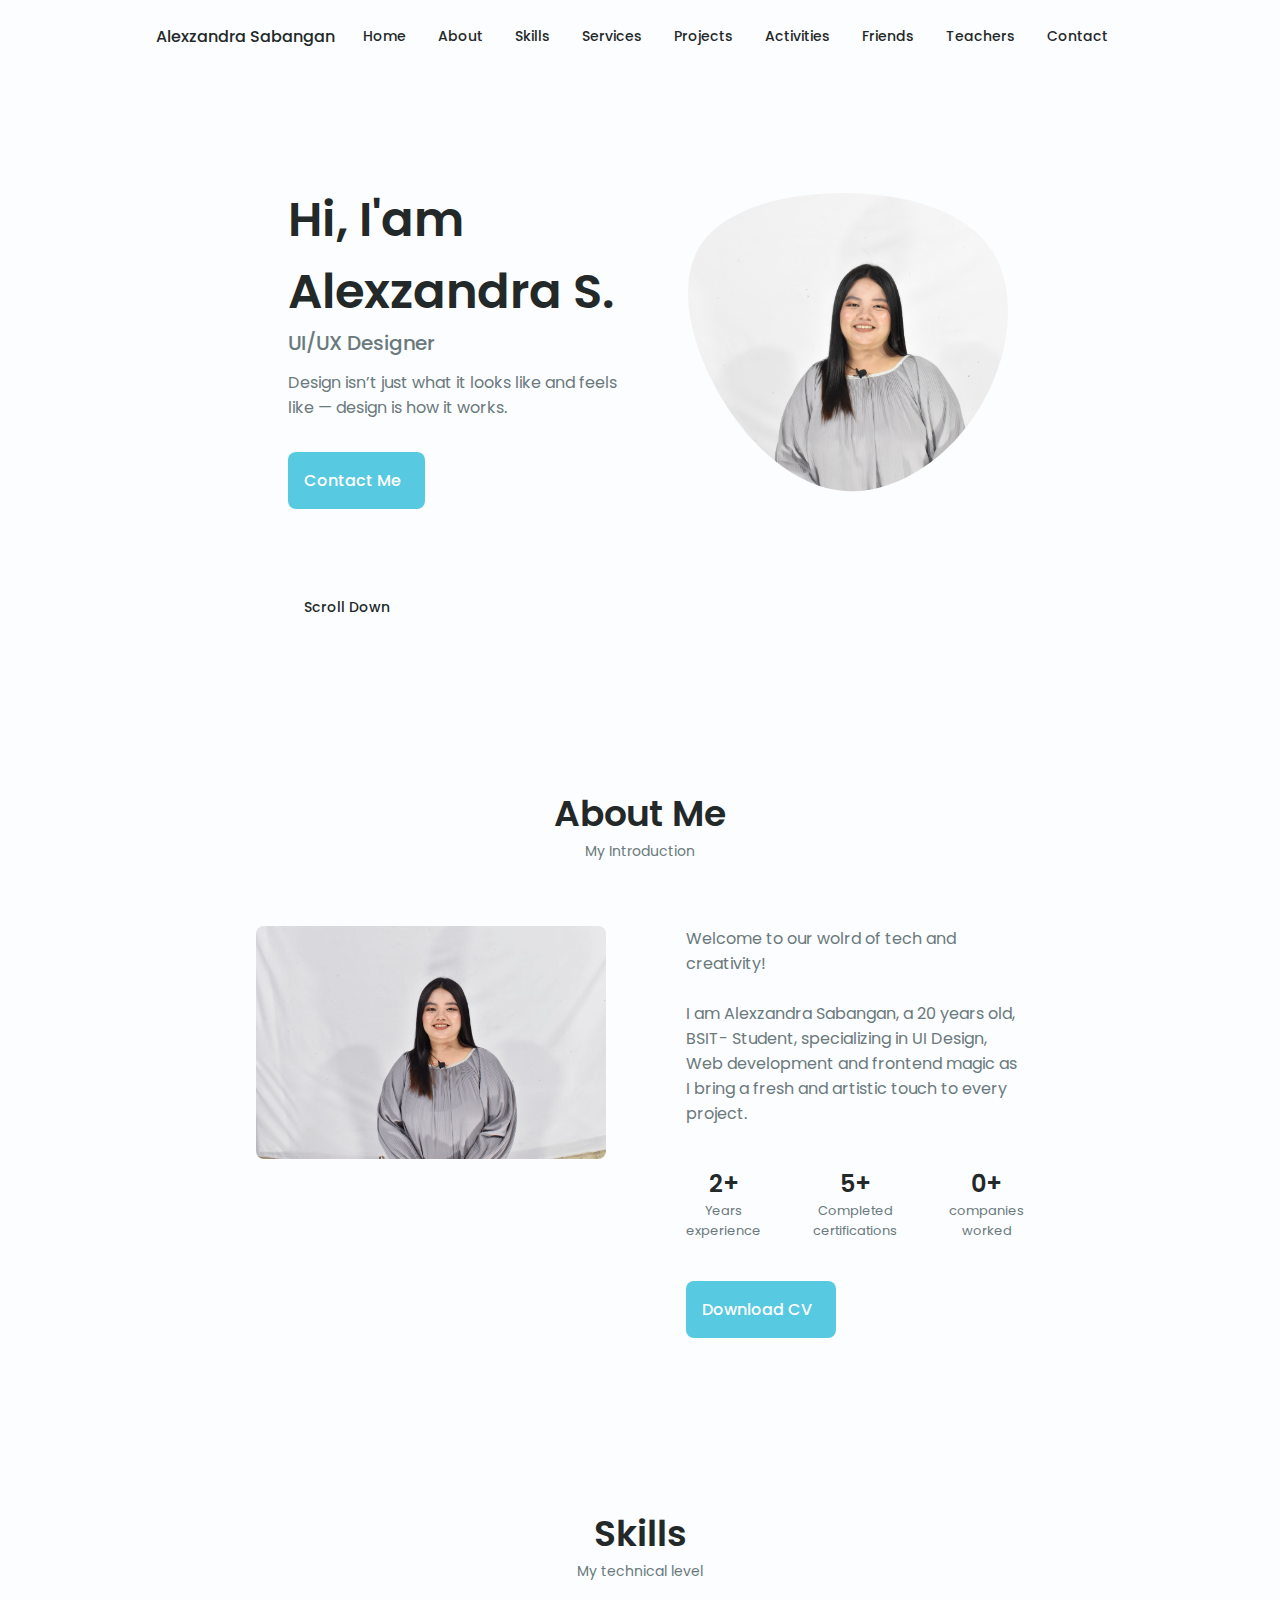
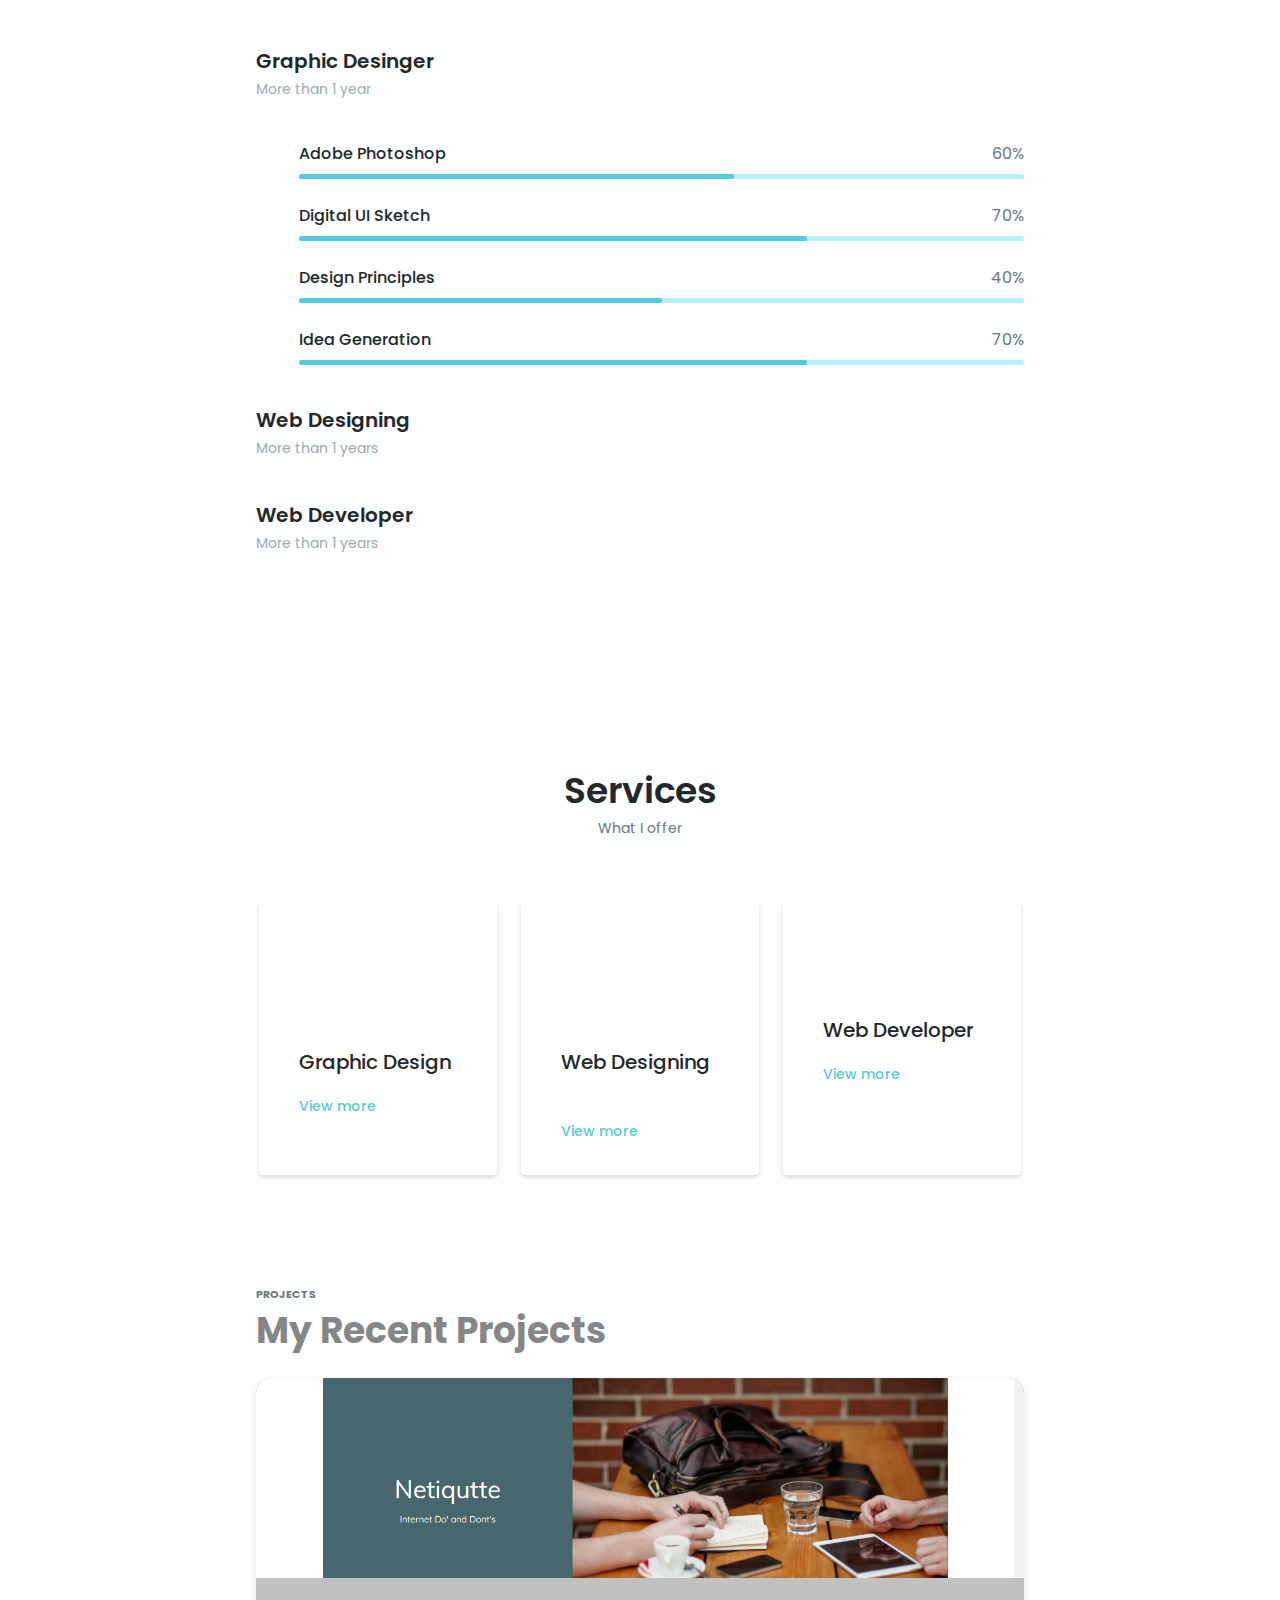
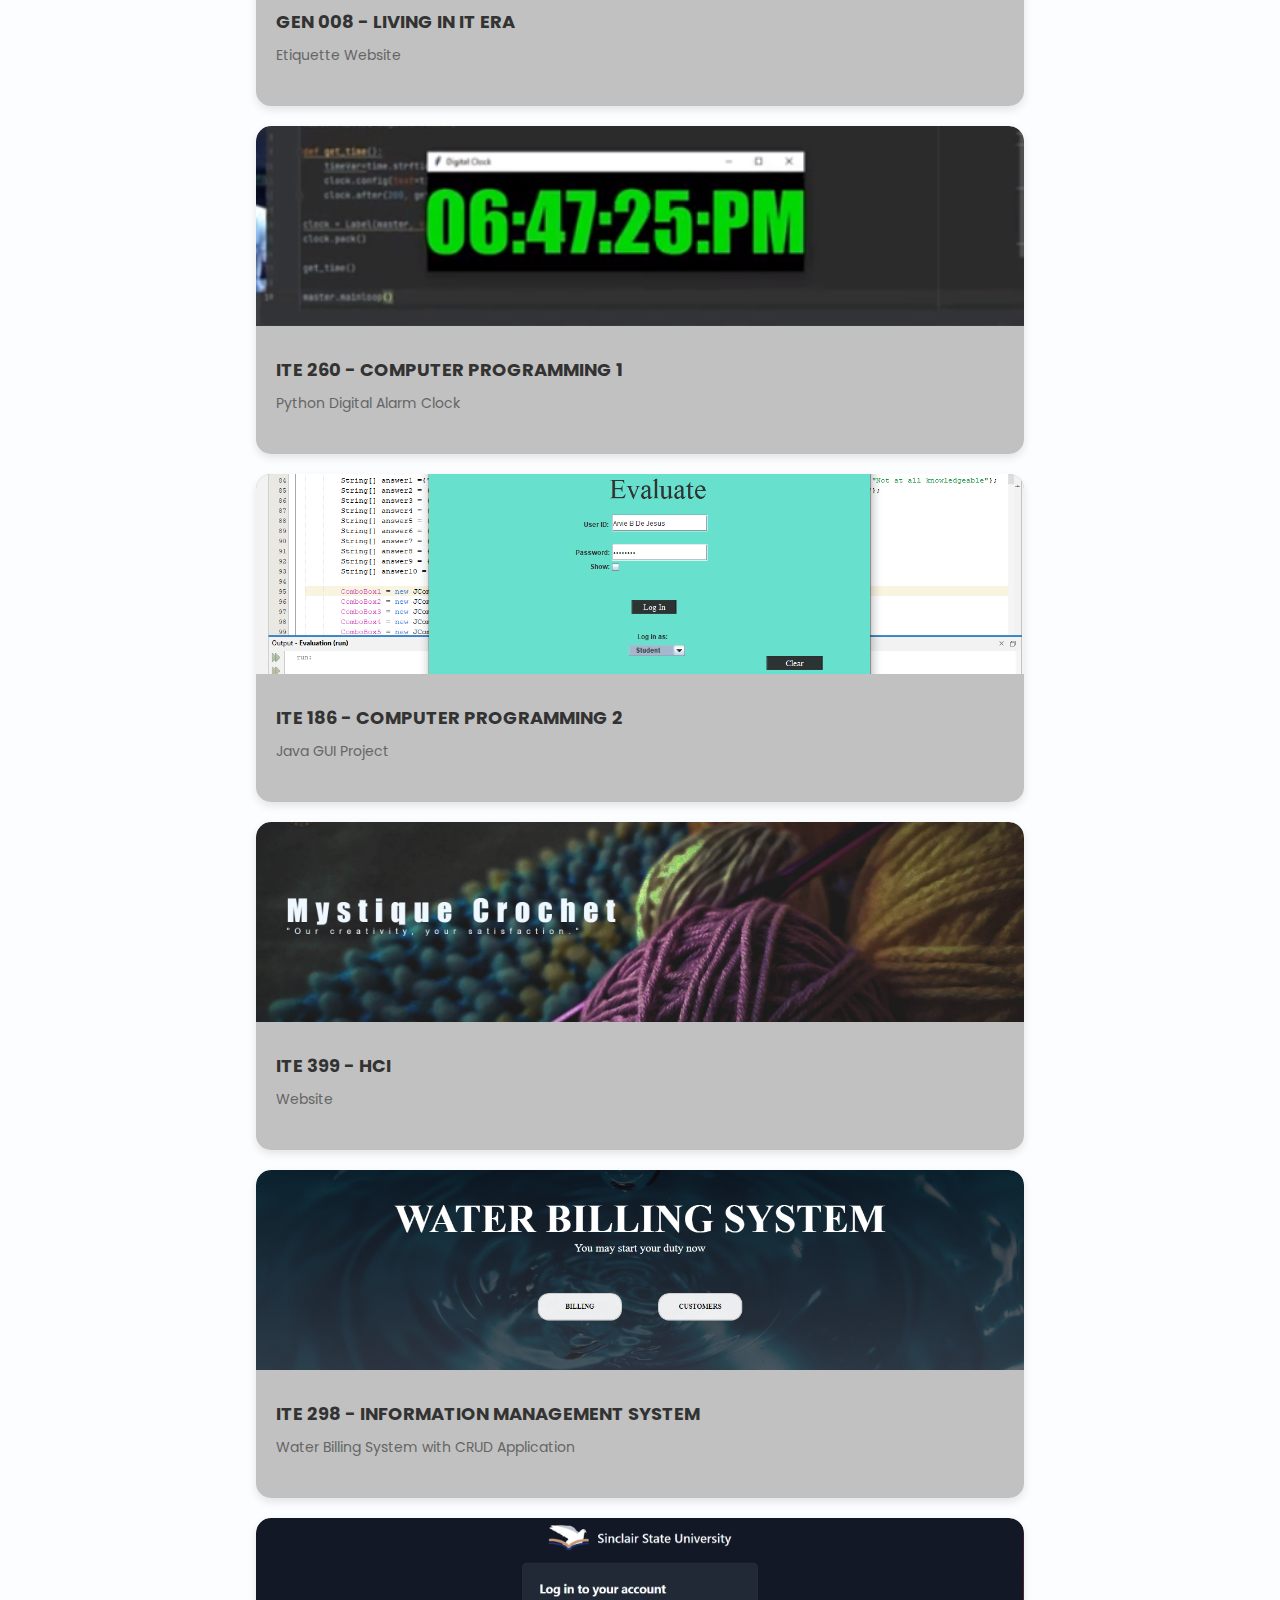
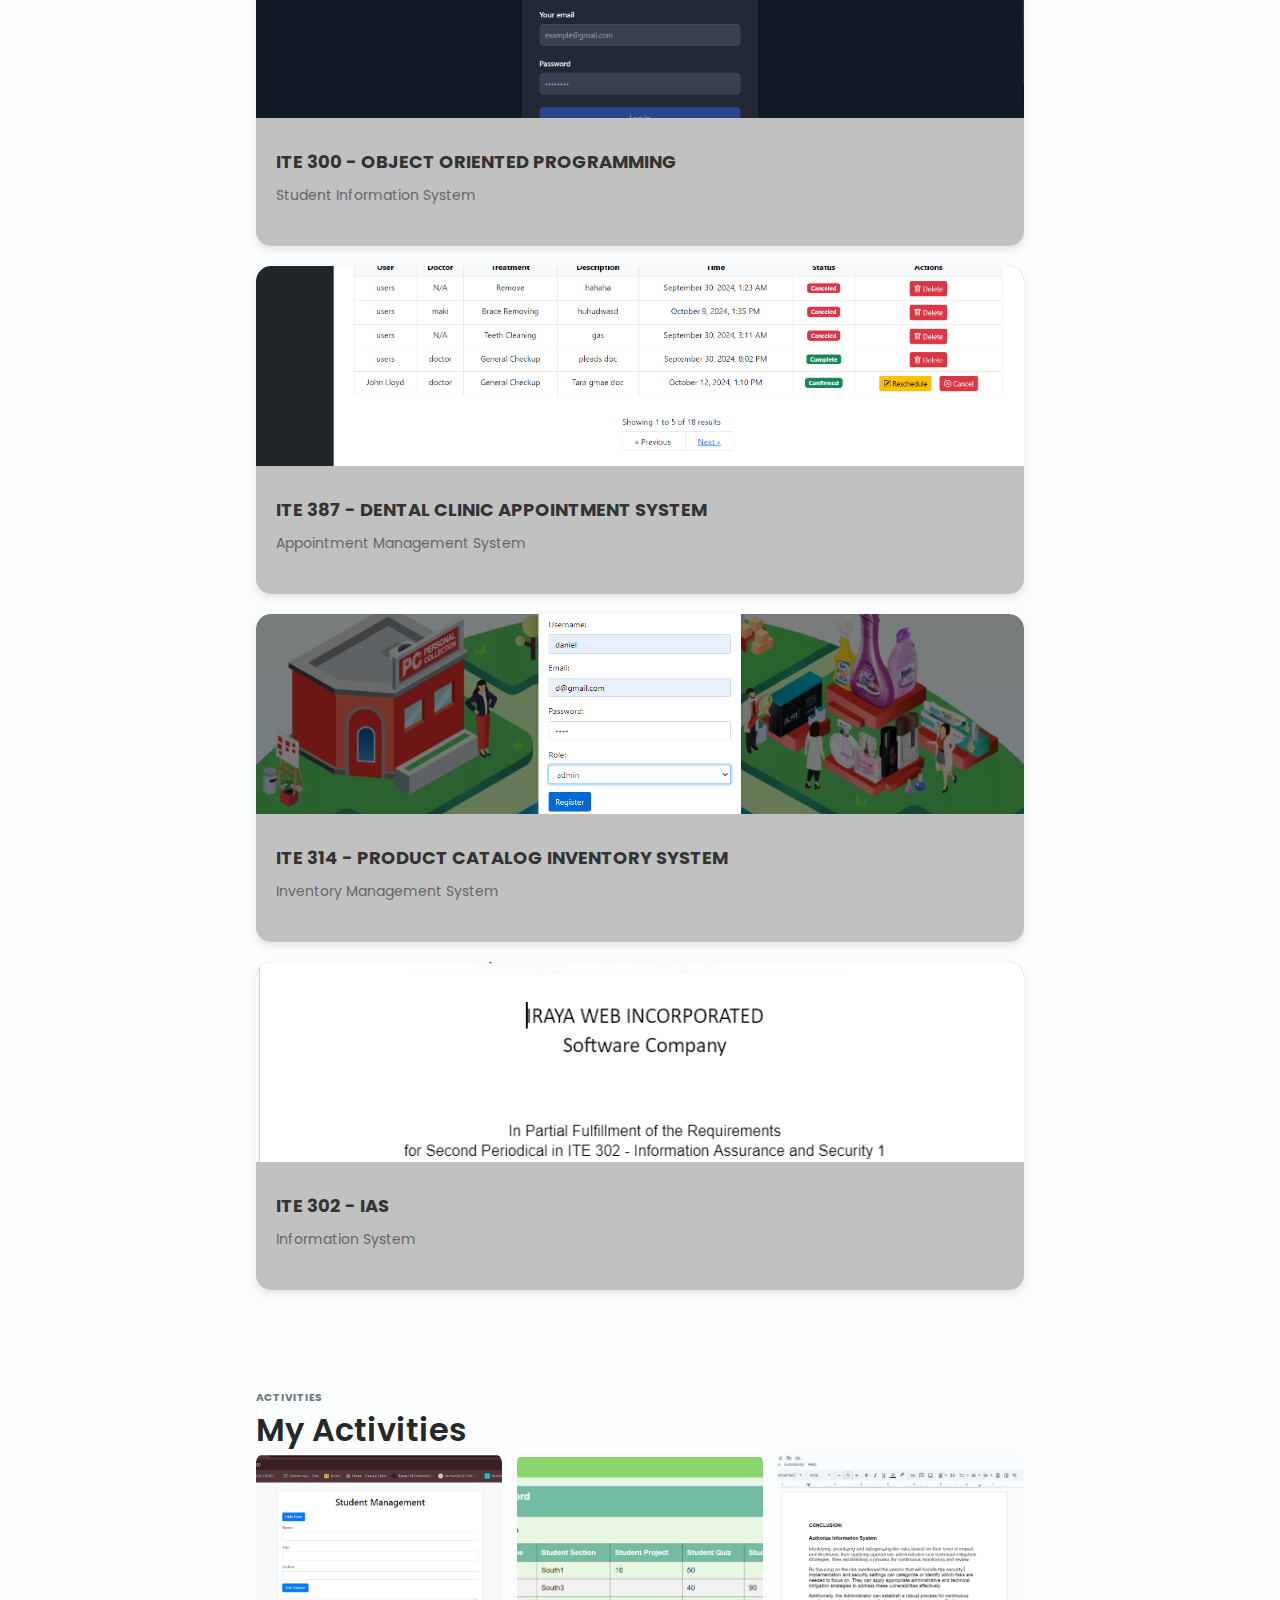
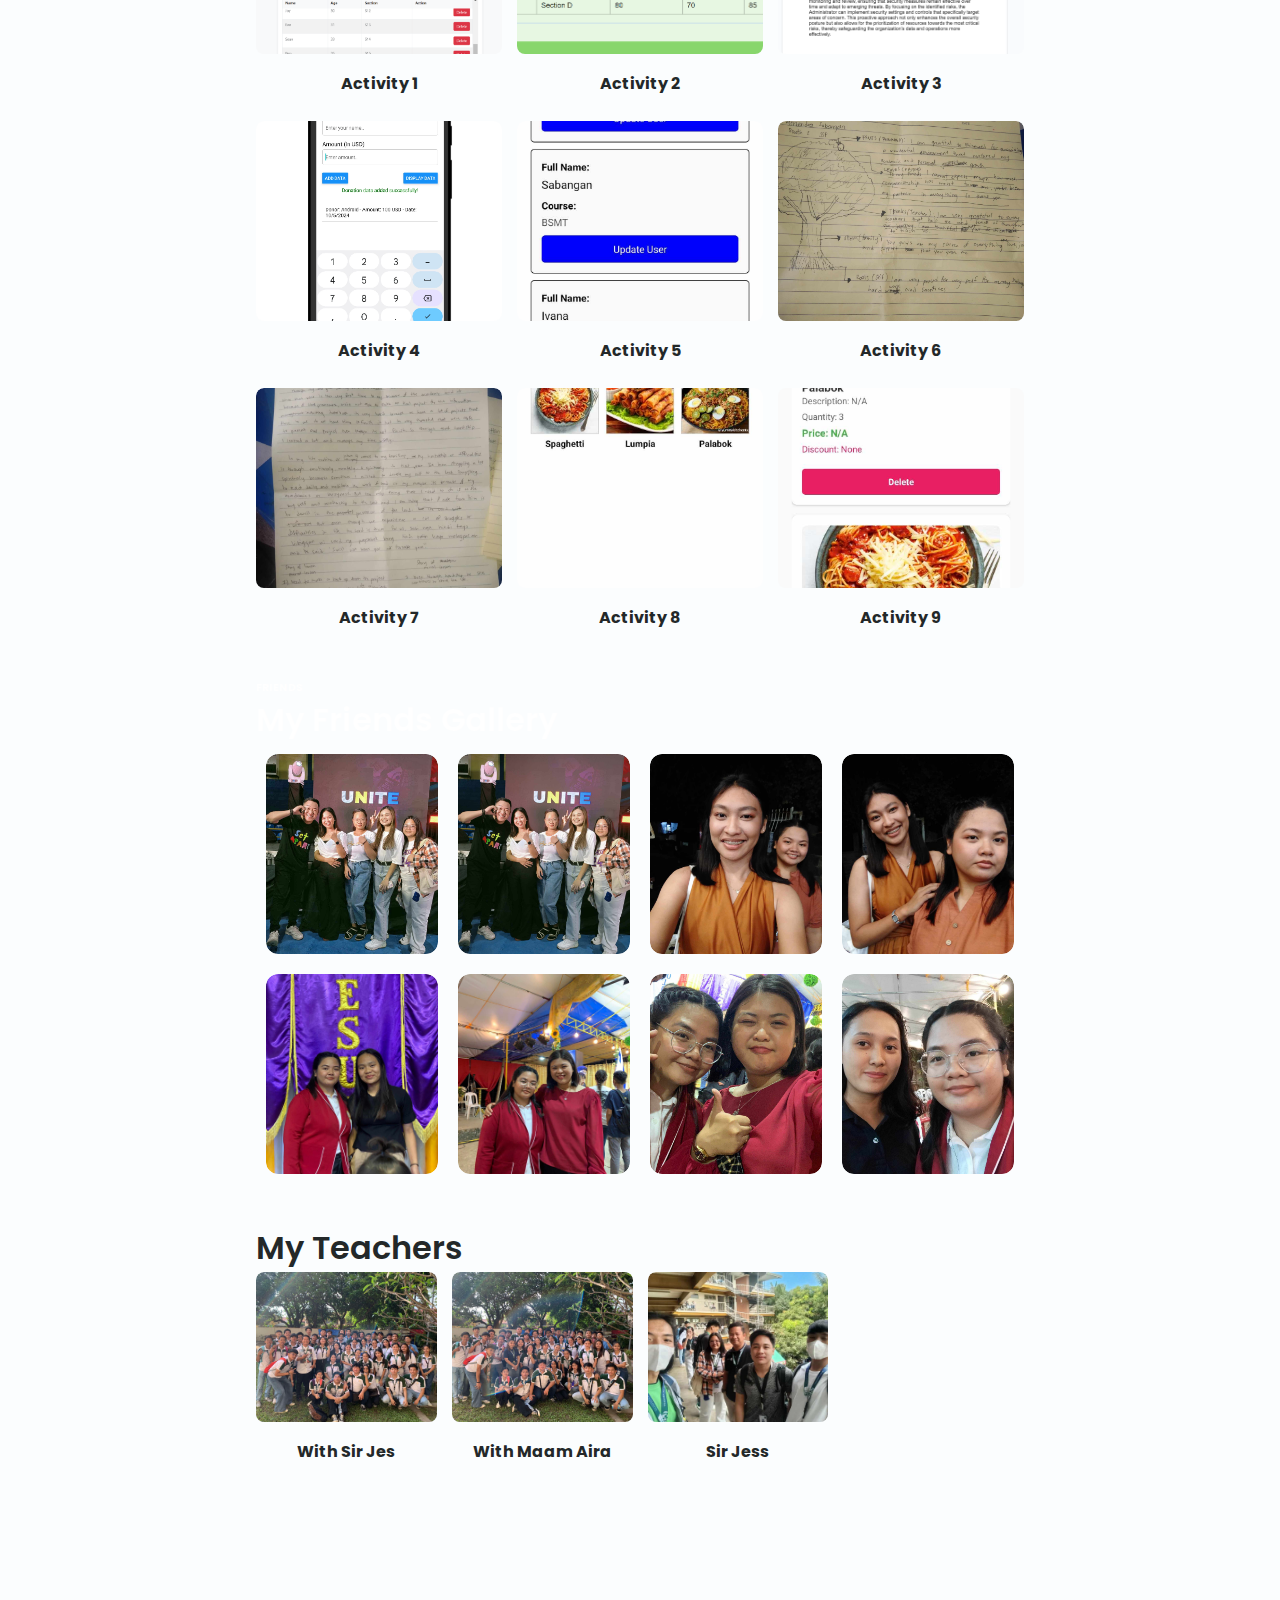
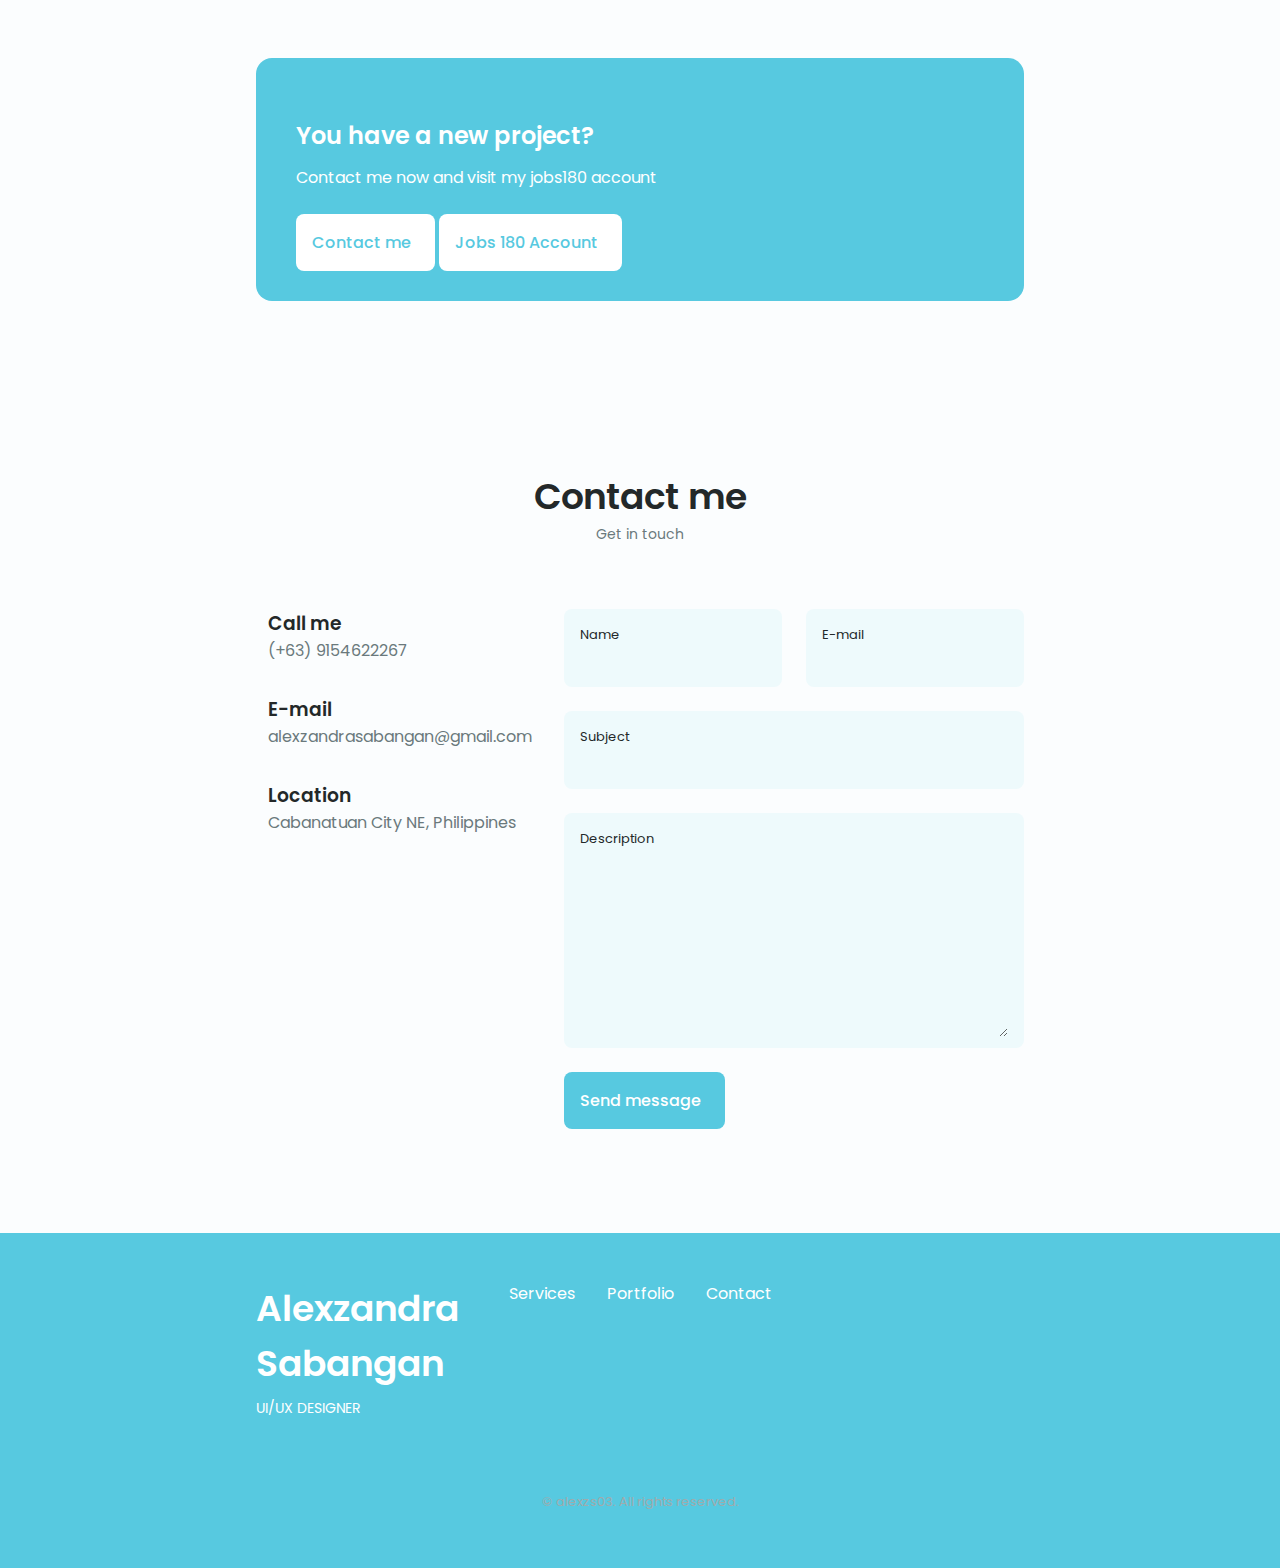
==== commit 74994a7d: "Update index.html" ====
--- a/index.html
+++ b/index.html
@@ -167,7 +167,7 @@
                         </div>
 
                         <div class="about__buttons">
-                            <a download="" href="packages/pdf/" class="button button--flex">
+                            <a download="" href="packages/CV PDF/" class="button button--flex">
                                 Download CV<i class="uil uil-download-alt button__icon"></i>
                             </a>
                         </div>
@@ -1107,4 +1107,4 @@
     <script src="./packages/js/main.js"></script>
 </body>
 
-</html>+</html>
